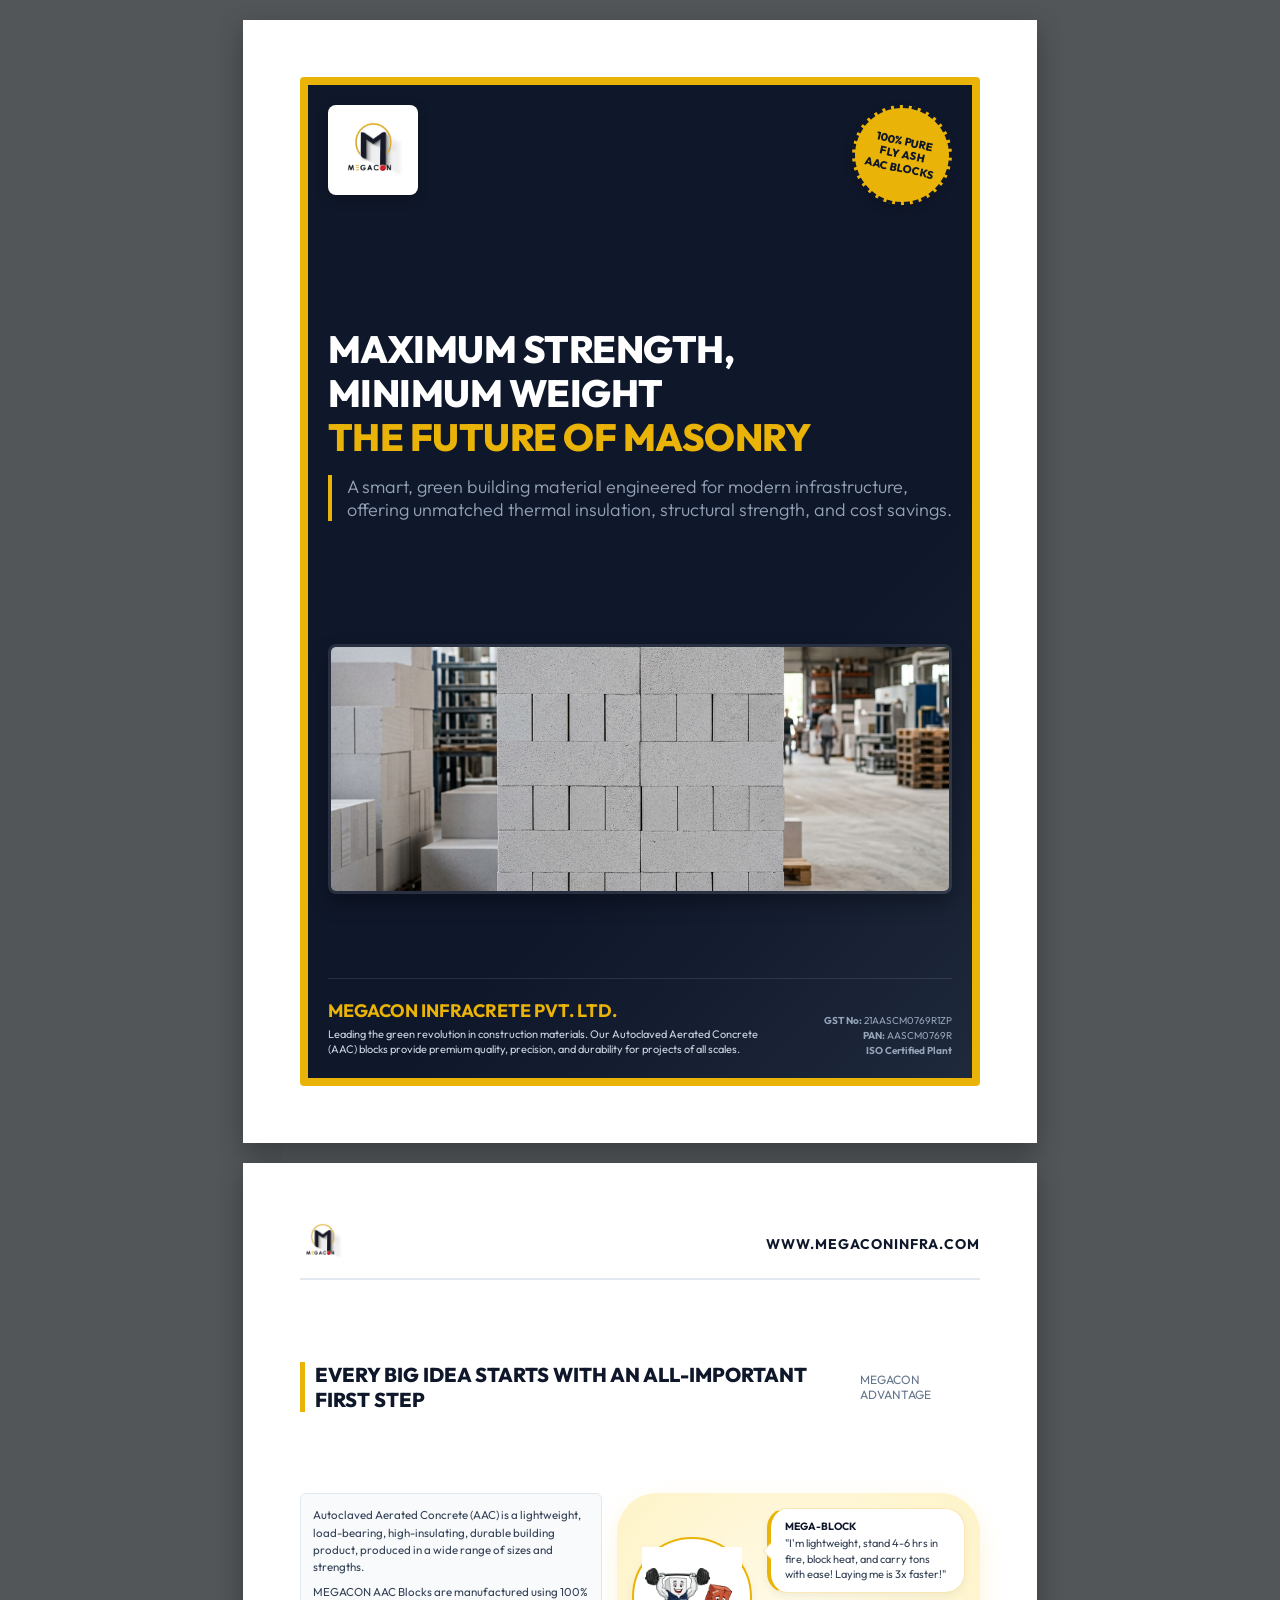
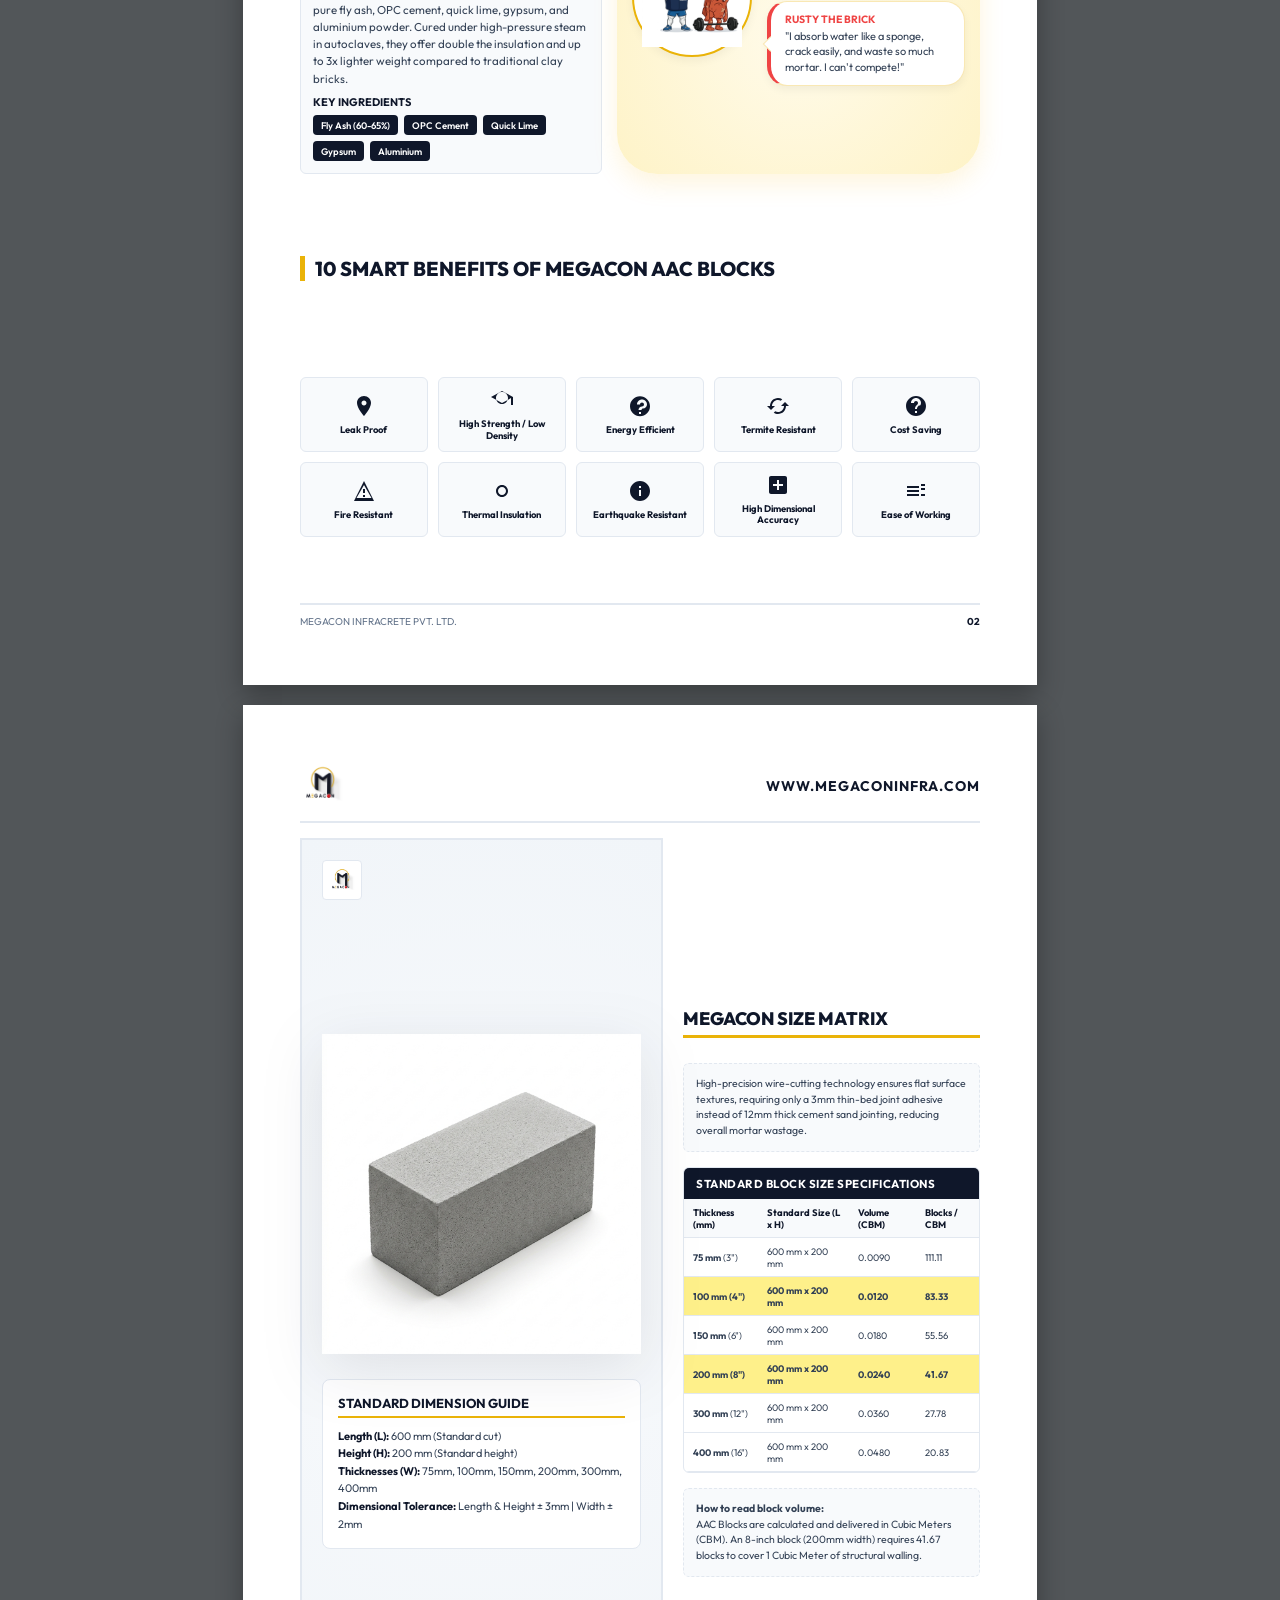
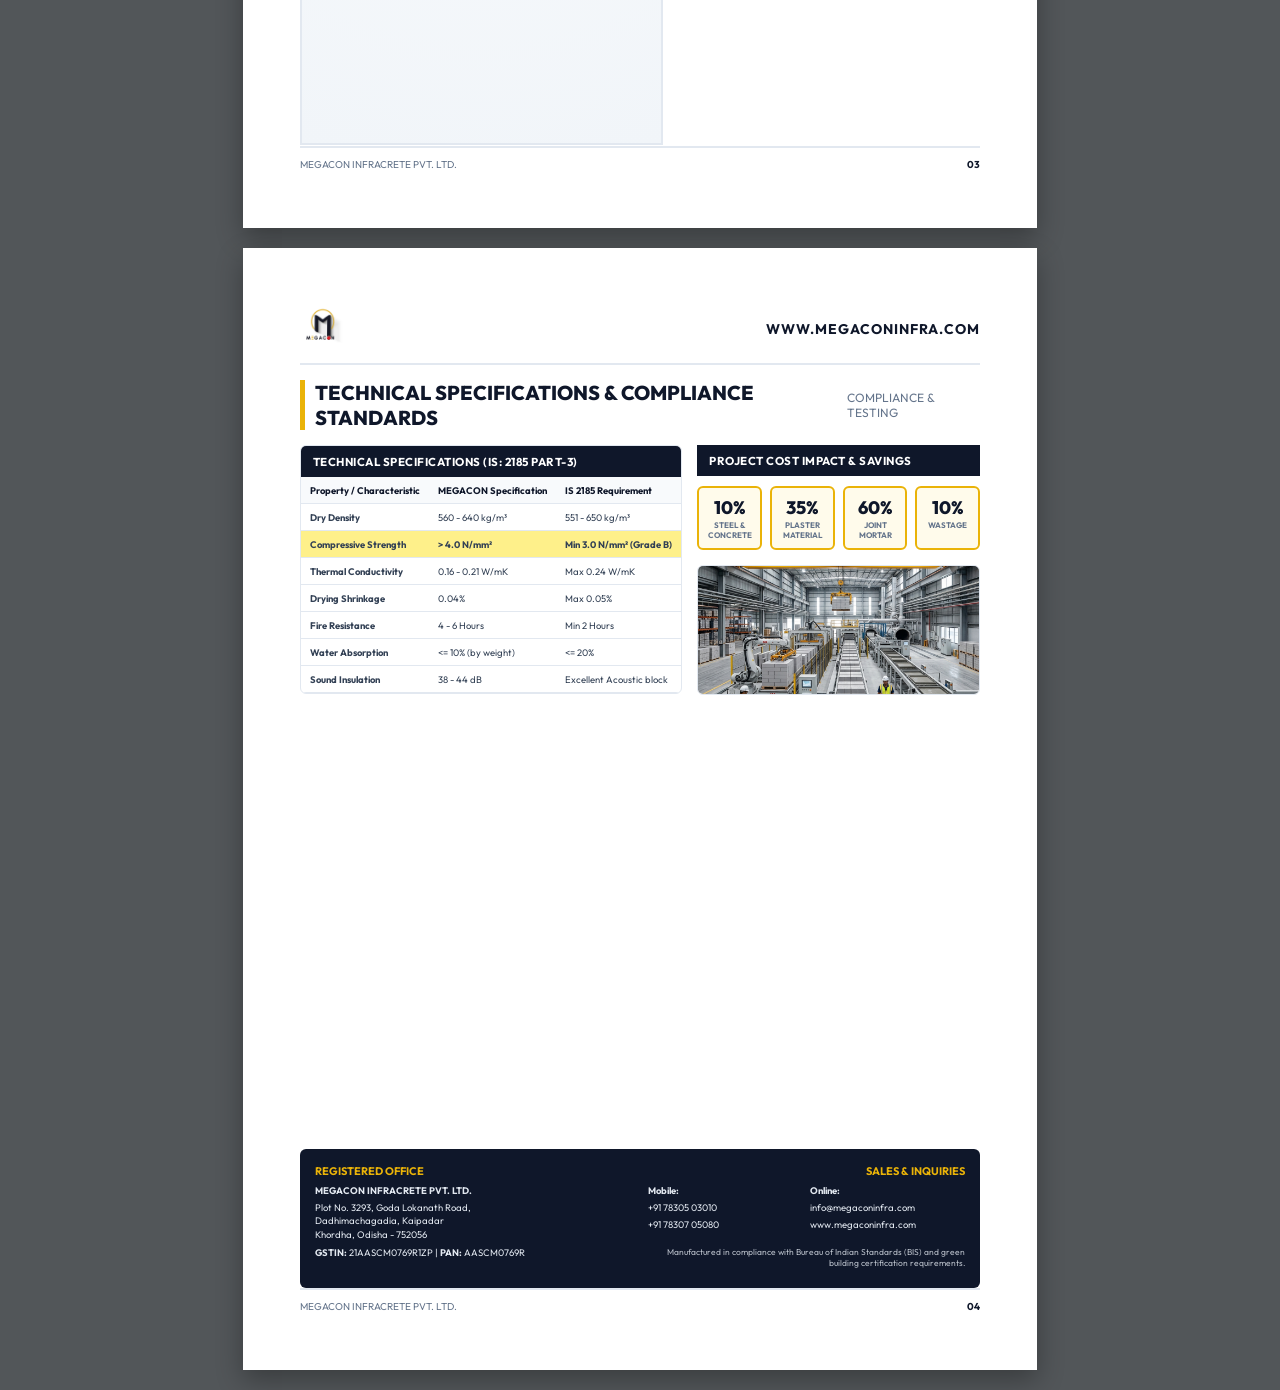
==== brochure/index.html @ a5e3db60 "Initial commit of MEGACON brand website and brochure" ====
<!DOCTYPE html>
<html lang="en">
<head>
  <meta charset="UTF-8">
  <title>MEGACON INFRACRETE - AAC Blocks Brochure</title>
  <link rel="preconnect" href="https://fonts.googleapis.com">
  <link rel="preconnect" href="https://fonts.gstatic.com" crossorigin>
  <link href="https://fonts.googleapis.com/css2?family=Outfit:wght@300;400;600;700;800&display=swap" rel="stylesheet">
  <style>
    :root {
      --primary: #0F172A; /* Deep Navy */
      --secondary: #EAB308; /* Gold / Yellow */
      --accent: #EF4444; /* Red */
      --text: #334155;
      --text-light: #64748B;
      --bg: #FFFFFF;
      --bg-alt: #F8FAFC;
      --border: #E2E8F0;
    }

    * {
      box-sizing: border-box;
      margin: 0;
      padding: 0;
    }

    body {
      font-family: 'Outfit', sans-serif;
      color: var(--text);
      background-color: #525659;
      -webkit-print-color-adjust: exact;
      print-color-adjust: exact;
    }

    .page {
      width: 210mm;
      height: 297mm;
      background: var(--bg);
      margin: 20px auto;
      padding: 15mm;
      position: relative;
      overflow: hidden;
      box-shadow: 0 10px 25px rgba(0,0,0,0.3);
      display: flex;
      flex-direction: column;
      justify-content: space-between;
      page-break-after: always;
    }

    @media print {
      body {
        background: none;
      }
      .page {
        margin: 0;
        box-shadow: none;
        width: 210mm;
        height: 297mm;
        padding: 12mm;
      }
    }

    /* Header & Footer Utilities */
    .brochure-header {
      display: flex;
      justify-content: space-between;
      align-items: center;
      border-bottom: 2px solid var(--border);
      padding-bottom: 10px;
      margin-bottom: 15px;
    }

    .brochure-header .logo-container img {
      height: 45px;
      object-fit: contain;
    }

    .brochure-header .web-tag {
      font-weight: 700;
      color: var(--primary);
      font-size: 14px;
      letter-spacing: 1px;
    }

    .brochure-footer {
      display: flex;
      justify-content: space-between;
      align-items: center;
      border-top: 2px solid var(--border);
      padding-top: 10px;
      font-size: 10px;
      color: var(--text-light);
    }

    .brochure-footer .page-num {
      font-weight: 700;
      color: var(--primary);
    }

    /* Page 1: Cover Page */
    .cover-layout {
      height: 100%;
      display: flex;
      flex-direction: column;
      justify-content: space-between;
      background: linear-gradient(135deg, var(--primary) 65%, #1E293B 100%);
      padding: 20px;
      border: 8px solid var(--secondary);
      border-radius: 4px;
      color: #FFFFFF;
      position: relative;
    }

    .cover-top {
      display: flex;
      justify-content: space-between;
      align-items: flex-start;
    }

    .cover-logo img {
      height: 90px;
      filter: drop-shadow(0 4px 6px rgba(0,0,0,0.2));
      background: white;
      padding: 10px;
      border-radius: 8px;
    }

    .stamp-container {
      background: var(--secondary);
      color: var(--primary);
      width: 100px;
      height: 100px;
      border-radius: 50%;
      display: flex;
      align-items: center;
      justify-content: center;
      text-align: center;
      font-weight: 800;
      font-size: 11px;
      line-height: 1.2;
      border: 3px dashed var(--primary);
      box-shadow: 0 4px 10px rgba(0,0,0,0.15);
      transform: rotate(12deg);
    }

    .cover-middle {
      margin: 40px 0;
    }

    .cover-middle h1 {
      font-size: 38px;
      font-weight: 800;
      line-height: 1.15;
      text-transform: uppercase;
      letter-spacing: -0.5px;
      margin-bottom: 15px;
    }

    .cover-middle h1 span {
      color: var(--secondary);
    }

    .cover-middle p {
      font-size: 18px;
      color: #94A3B8;
      font-weight: 300;
      border-left: 4px solid var(--secondary);
      padding-left: 15px;
    }

    .cover-image-box {
      width: 100%;
      height: 250px;
      border-radius: 8px;
      overflow: hidden;
      border: 3px solid rgba(255,255,255,0.1);
      box-shadow: 0 10px 20px rgba(0,0,0,0.3);
      position: relative;
    }

    .cover-image-box img {
      width: 100%;
      height: 100%;
      object-fit: cover;
    }

    .cover-bottom {
      display: flex;
      justify-content: space-between;
      align-items: flex-end;
      border-top: 1px solid rgba(255,255,255,0.1);
      padding-top: 20px;
    }

    .cover-company-info h3 {
      font-size: 18px;
      color: var(--secondary);
      font-weight: 700;
      margin-bottom: 5px;
    }

    .cover-company-info p {
      font-size: 11px;
      color: #CBD5E1;
      max-width: 450px;
      line-height: 1.4;
    }

    .cover-reg-details {
      text-align: right;
      font-size: 10px;
      color: #94A3B8;
      line-height: 1.5;
    }

    /* Page 2: Advantage, Ingredients & Mascot Dialogue */
    .section-title {
      font-size: 20px;
      font-weight: 800;
      color: var(--primary);
      text-transform: uppercase;
      border-left: 5px solid var(--secondary);
      padding-left: 10px;
      margin-bottom: 15px;
      display: flex;
      justify-content: space-between;
      align-items: center;
    }

    .section-title span {
      font-size: 12px;
      color: var(--text-light);
      font-weight: 400;
    }

    .intro-grid {
      display: grid;
      grid-template-columns: 1fr 1.2fr;
      gap: 15px;
      margin-bottom: 15px;
    }

    .intro-text-block {
      background: var(--bg-alt);
      padding: 12px;
      border-radius: 6px;
      border: 1px solid var(--border);
      display: flex;
      flex-direction: column;
      justify-content: space-between;
    }

    .intro-text-block p {
      font-size: 11.5px;
      line-height: 1.5;
      margin-bottom: 8px;
    }

    .ingredients-box h4 {
      font-size: 11px;
      text-transform: uppercase;
      color: var(--primary);
      margin-bottom: 6px;
      font-weight: 700;
    }

    .ingredients-pills {
      display: flex;
      flex-wrap: wrap;
      gap: 6px;
    }

    .pill {
      background: var(--primary);
      color: white;
      font-size: 9.5px;
      padding: 4px 8px;
      border-radius: 4px;
      font-weight: 600;
    }

    /* Mascot Cloud Dialogue Container */
    .mascot-cloud-container {
      background: radial-gradient(circle, #FFFBEB 0%, #FEF3C7 100%);
      border-radius: 40px; /* Soft cloud shape base */
      padding: 15px;
      display: flex;
      flex-direction: column;
      align-items: center;
      gap: 12px;
      position: relative;
      box-shadow: 0 10px 25px rgba(251, 191, 36, 0.15);
    }

    .mascot-row {
      display: flex;
      align-items: center;
      gap: 15px;
      width: 100%;
    }

    .mascot-img-box {
      width: 120px;
      height: 120px;
      background: white;
      border-radius: 50%;
      padding: 8px;
      display: flex;
      align-items: center;
      justify-content: center;
      box-shadow: 0 4px 10px rgba(0,0,0,0.05);
      border: 2px solid var(--secondary);
    }

    .mascot-img-box img {
      width: 100%;
      height: 100%;
      object-fit: contain;
    }

    .cloud-dialogues {
      flex: 1;
      display: flex;
      flex-direction: column;
      gap: 8px;
    }

    /* Cloud-shaped dialogue bubbles */
    .cloud-bubble {
      padding: 10px 14px;
      border-radius: 20px;
      font-size: 11px;
      line-height: 1.4;
      background: white;
      box-shadow: 0 4px 8px rgba(0,0,0,0.05);
      position: relative;
      border: 1px solid rgba(234, 179, 8, 0.3);
    }

    .cloud-bubble::after {
      content: '';
      position: absolute;
      width: 10px;
      height: 10px;
      background: white;
      border-right: 1px solid rgba(234, 179, 8, 0.3);
      border-bottom: 1px solid rgba(234, 179, 8, 0.3);
    }

    .cloud-bubble.aac {
      border-left: 4px solid var(--secondary);
    }

    .cloud-bubble.aac::after {
      left: -6px;
      top: 50%;
      transform: translateY(-50%) rotate(135deg);
    }

    .cloud-bubble.brick {
      border-left: 4px solid var(--accent);
    }

    .cloud-bubble.brick::after {
      left: -6px;
      top: 50%;
      transform: translateY(-50%) rotate(135deg);
    }

    .cloud-bubble strong {
      display: block;
      margin-bottom: 2px;
      font-size: 10.5px;
      text-transform: uppercase;
    }

    .cloud-bubble.aac strong { color: var(--primary); }
    .cloud-bubble.brick strong { color: var(--accent); }

    /* Features 10 grid */
    .features-badge-grid {
      display: grid;
      grid-template-columns: repeat(5, 1fr);
      gap: 10px;
      margin-top: 15px;
    }

    .feature-badge {
      border: 1px solid var(--border);
      background: var(--bg-alt);
      border-radius: 6px;
      padding: 10px 5px;
      text-align: center;
      display: flex;
      flex-direction: column;
      align-items: center;
      justify-content: center;
    }

    .feature-badge svg {
      width: 24px;
      height: 24px;
      fill: var(--primary);
      margin-bottom: 6px;
    }

    .feature-badge span {
      font-size: 9.5px;
      font-weight: 700;
      color: var(--primary);
      line-height: 1.2;
    }

    /* Page 3: Dimension Guide Page */
    .dimension-page-layout {
      display: grid;
      grid-template-columns: 1.1fr 0.9fr;
      gap: 20px;
      align-items: center;
      height: 100%;
    }

    .visual-block-holder {
      background: radial-gradient(circle, #F8FAFC 0%, #F1F5F9 100%);
      border: 2px solid var(--border);
      border-radius: var(--border-radius);
      padding: 20px;
      display: flex;
      flex-direction: column;
      align-items: center;
      justify-content: center;
      height: 240mm;
      position: relative;
    }

    .transparent-block-img {
      width: 100%;
      max-width: 320px;
      object-fit: contain;
      filter: drop-shadow(0 15px 30px rgba(15, 23, 42, 0.1));
    }

    .dimension-overlay-logo {
      position: absolute;
      top: 20px;
      left: 20px;
      height: 40px;
      background: white;
      padding: 5px;
      border-radius: 4px;
      border: 1px solid var(--border);
    }

    .dimension-labels-container {
      width: 100%;
      margin-top: 25px;
      background: white;
      border-radius: 8px;
      padding: 15px;
      border: 1px solid var(--border);
    }

    .dimension-labels-container h4 {
      font-size: 13px;
      text-transform: uppercase;
      color: var(--primary);
      margin-bottom: 10px;
      border-bottom: 2px solid var(--secondary);
      padding-bottom: 5px;
    }

    .dimension-labels-container ul {
      list-style: none;
      font-size: 11px;
      line-height: 1.6;
    }

    .dimension-labels-container li strong {
      color: var(--primary);
    }

    .dimension-table-holder {
      display: flex;
      flex-direction: column;
      gap: 15px;
    }

    .dimension-title-txt {
      font-size: 18px;
      font-weight: 800;
      color: var(--primary);
      text-transform: uppercase;
      border-bottom: 3px solid var(--secondary);
      padding-bottom: 5px;
      margin-bottom: 10px;
    }

    .table-container {
      background: var(--bg);
      border: 1px solid var(--border);
      border-radius: 6px;
      overflow: hidden;
    }

    .table-header {
      background: var(--primary);
      color: white;
      padding: 8px 12px;
      font-size: 11.5px;
      font-weight: 700;
      text-transform: uppercase;
      letter-spacing: 0.5px;
    }

    .spec-table {
      width: 100%;
      border-collapse: collapse;
      font-size: 9.5px;
    }

    .spec-table th, .spec-table td {
      padding: 7px 9px;
      text-align: left;
      border-bottom: 1px solid var(--border);
    }

    .spec-table th {
      background: var(--bg-alt);
      font-weight: 700;
      color: var(--primary);
    }

    .highlight-row {
      background-color: #FEF08A !important;
      font-weight: 700;
    }

    .precision-block-desc {
      background-color: var(--bg-alt);
      border: 1px dashed var(--border);
      padding: 12px;
      border-radius: 6px;
      font-size: 10.5px;
      line-height: 1.5;
    }

    /* Page 4: Technical Specifications, Savings & Contact Block */
    .page4-grid {
      display: grid;
      grid-template-columns: 1.15fr 0.85fr;
      gap: 15px;
      align-items: start;
    }

    .savings-card-grid {
      display: grid;
      grid-template-columns: repeat(4, 1fr);
      gap: 8px;
      margin-bottom: 15px;
    }

    .savings-card {
      border: 2px solid var(--secondary);
      border-radius: 6px;
      padding: 8px;
      text-align: center;
      background: #FFFBEB;
    }

    .savings-val {
      font-size: 18px;
      font-weight: 800;
      color: var(--primary);
      margin-bottom: 2px;
    }

    .savings-lbl {
      font-size: 8px;
      text-transform: uppercase;
      font-weight: 700;
      color: var(--text-light);
      line-height: 1.2;
    }

    .factory-promo-box {
      width: 100%;
      height: 130px;
      border-radius: 6px;
      overflow: hidden;
      border: 1px solid var(--border);
      margin-bottom: 15px;
    }

    .factory-promo-box img {
      width: 100%;
      height: 100%;
      object-fit: cover;
    }

    .contact-block {
      background: var(--primary);
      color: white;
      border-radius: 6px;
      padding: 15px;
      display: grid;
      grid-template-columns: 1fr 1fr;
      gap: 15px;
      margin-top: auto;
    }

    .contact-col h4 {
      font-size: 11px;
      color: var(--secondary);
      text-transform: uppercase;
      margin-bottom: 6px;
      font-weight: 700;
    }

    .contact-col p {
      font-size: 9.5px;
      line-height: 1.4;
      color: #E2E8F0;
      margin-bottom: 4px;
    }

    .contact-col a {
      color: white;
      text-decoration: none;
    }

    .contact-col.right-col {
      display: flex;
      flex-direction: column;
      justify-content: space-between;
      text-align: right;
    }

    .contact-grid-info {
      display: grid;
      grid-template-columns: repeat(2, 1fr);
      gap: 8px;
      text-align: left;
    }
  </style>
</head>
<body>

  <!-- PAGE 1: COVER PAGE -->
  <div class="page" id="page-1">
    <div class="cover-layout">
      <div class="cover-top">
        <div class="cover-logo">
          <img src="./logo.jpeg" alt="MEGACON Logo">
        </div>
        <div class="stamp-container">
          100% PURE<br>FLY ASH<br>AAC BLOCKS
        </div>
      </div>

      <div class="cover-middle">
        <h1>MAXIMUM STRENGTH, <br>MINIMUM WEIGHT<br><span>THE FUTURE OF MASONRY</span></h1>
        <p>A smart, green building material engineered for modern infrastructure, offering unmatched thermal insulation, structural strength, and cost savings.</p>
      </div>

      <div class="cover-image-box">
        <img src="./block_stack.png" alt="MEGACON High Precision AAC Blocks Stack">
      </div>

      <div class="cover-bottom">
        <div class="cover-company-info">
          <h3>MEGACON INFRACRETE PVT. LTD.</h3>
          <p>Leading the green revolution in construction materials. Our Autoclaved Aerated Concrete (AAC) blocks provide premium quality, precision, and durability for projects of all scales.</p>
        </div>
        <div class="cover-reg-details">
          <strong>GST No:</strong> 21AASCM0769R1ZP<br>
          <strong>PAN:</strong> AASCM0769R<br>
          <strong>ISO Certified Plant</strong>
        </div>
      </div>
    </div>
  </div>

  <!-- PAGE 2: INTRO, FEATURES & MASCOT DIALOGUE -->
  <div class="page" id="page-2">
    <div class="brochure-header">
      <div class="logo-container">
        <img src="./logo.jpeg" alt="MEGACON Logo">
      </div>
      <div class="web-tag">WWW.MEGACONINFRA.COM</div>
    </div>

    <div class="section-title">
      Every Big Idea Starts With An All-Important First Step
      <span>MEGACON ADVANTAGE</span>
    </div>

    <div class="intro-grid">
      <div class="intro-text-block">
        <p>Autoclaved Aerated Concrete (AAC) is a lightweight, load-bearing, high-insulating, durable building product, produced in a wide range of sizes and strengths.</p>
        <p>MEGACON AAC Blocks are manufactured using 100% pure fly ash, OPC cement, quick lime, gypsum, and aluminium powder. Cured under high-pressure steam in autoclaves, they offer double the insulation and up to 3x lighter weight compared to traditional clay bricks.</p>
        
        <div class="ingredients-box">
          <h4>Key Ingredients</h4>
          <div class="ingredients-pills">
            <span class="pill">Fly Ash (60-65%)</span>
            <span class="pill">OPC Cement</span>
            <span class="pill">Quick Lime</span>
            <span class="pill">Gypsum</span>
            <span class="pill">Aluminium</span>
          </div>
        </div>
      </div>

      <!-- Mascot Conversation Cloud Container -->
      <div class="mascot-cloud-container">
        <div class="mascot-row">
          <div class="mascot-img-box">
            <img src="./mascots.png" alt="MEGACON Mascots Comparison">
          </div>
          <div class="cloud-dialogues">
            <div class="cloud-bubble aac">
              <strong>Mega-Block</strong>
              "I'm lightweight, stand 4-6 hrs in fire, block heat, and carry tons with ease! Laying me is 3x faster!"
            </div>
            <div class="cloud-bubble brick">
              <strong>Rusty the Brick</strong>
              "I absorb water like a sponge, crack easily, and waste so much mortar. I can't compete!"
            </div>
          </div>
        </div>
      </div>
    </div>

    <div class="section-title">
      10 Smart Benefits of MEGACON AAC Blocks
    </div>

    <!-- 10 Feature Badges -->
    <div class="features-badge-grid">
      <div class="feature-badge">
        <svg viewBox="0 0 24 24"><path d="M12 2C8.13 2 5 5.13 5 9c0 5.25 7 13 7 13s7-7.75 7-13c0-3.87-3.13-7-7-7zm0 9.5c-1.38 0-2.5-1.12-2.5-2.5s1.12-2.5 2.5-2.5 2.5 1.12 2.5 2.5-1.12 2.5-2.5 2.5z"/></svg>
        <span>Leak Proof</span>
      </div>
      <div class="feature-badge">
        <svg viewBox="0 0 24 24"><path d="M12 3L1 9l11 6 9-4.91V17h2V9L12 3zm0 13c-3.31 0-6-2.69-6-6s2.69-6 6-6 6 2.69 6 6-2.69 6-6 6z"/></svg>
        <span>High Strength / Low Density</span>
      </div>
      <div class="feature-badge">
        <svg viewBox="0 0 24 24"><path d="M12 2.2C6.5 2.2 2 6.7 2 12.2s4.5 10 10 10 10-4.5 10-10S17.5 2.2 12 2.2zm1 17.8h-2v-2h2v2zm2-5.5c-.8 0-1.5.7-1.5 1.5h-3c0-1.9 1.6-3.5 3.5-3.5 1.1 0 2-.9 2-2s-.9-2-2-2-2 .9-2 2h-3c0-2.8 2.2-5 5-5s5 2.2 5 5c0 2.2-1.8 4-4 4z"/></svg>
        <span>Energy Efficient</span>
      </div>
      <div class="feature-badge">
        <svg viewBox="0 0 24 24"><path d="M19 8l-4 4h3c0 3.31-2.69 6-6 6-1.01 0-1.97-.25-2.8-.7l-1.46 1.46C8.97 19.54 10.43 20 12 20c4.42 0 8-3.58 8-8h3l-4-4zM6 12c0-3.31 2.69-6 6-6 1.01 0 1.97.25 2.8.7l1.46-1.46C15.03 4.46 13.57 4 12 4c-4.42 0-8 3.58-8 8H1l4 4 4-4H6z"/></svg>
        <span>Termite Resistant</span>
      </div>
      <div class="feature-badge">
        <svg viewBox="0 0 24 24"><path d="M12 2C6.48 2 2 6.48 2 12s4.48 10 10 10 10-4.48 10-10S17.52 2 12 2zm1 17h-2v-2h2v2zm2.07-7.75l-.9.92C13.45 12.9 13 13.5 13 15h-2v-.5c0-1.1.45-2.1 1.17-2.83l1.24-1.26c.37-.36.59-.86.59-1.41 0-1.1-.9-2-2-2s-2 .9-2 2H7c0-2.76 2.24-5 5-5s5 2.24 5 5c0 1.04-.42 1.99-1.07 2.75z"/></svg>
        <span>Cost Saving</span>
      </div>
      <div class="feature-badge">
        <svg viewBox="0 0 24 24"><path d="M12 2L2 22h20L12 2zm0 3.99L19.53 19H4.47L12 5.99zM13 16h-2v2h2v-2zm0-6h-2v4h2v-4z"/></svg>
        <span>Fire Resistant</span>
      </div>
      <div class="feature-badge">
        <svg viewBox="0 0 24 24"><path d="M12 6c-3.31 0-6 2.69-6 6s2.69 6 6 6 6-2.69 6-6-2.69-6-6-6zm0 10c-2.21 0-4-1.79-4-4s1.79-4 4-4 4 1.79 4 4-1.79 4-4 4z"/></svg>
        <span>Thermal Insulation</span>
      </div>
      <div class="feature-badge">
        <svg viewBox="0 0 24 24"><path d="M12 2C6.48 2 2 6.48 2 12s4.48 10 10 10 10-4.48 10-10S17.52 2 12 2zm1 15h-2v-6h2v6zm0-8h-2V7h2v2z"/></svg>
        <span>Earthquake Resistant</span>
      </div>
      <div class="feature-badge">
        <svg viewBox="0 0 24 24"><path d="M19 3H5c-1.1 0-2 .9-2 2v14c0 1.1.9 2 2 2h14c1.1 0 2-.9 2-2V5c0-1.1-.9-2-2-2zm-2 10h-4v4h-2v-4H7v-2h4V7h2v4h4v2z"/></svg>
        <span>High Dimensional Accuracy</span>
      </div>
      <div class="feature-badge">
        <svg viewBox="0 0 24 24"><path d="M3 13h12v-2H3v2zm0 4h12v-2H3v2zm0-8h12V7H3v2zm14 2h4v-2h-4v2zm0 6h4v-2h-4v2zm0-12v2h4V5h-4z"/></svg>
        <span>Ease of Working</span>
      </div>
    </div>

    <div class="brochure-footer">
      <div>MEGACON INFRACRETE PVT. LTD.</div>
      <div class="page-num">02</div>
    </div>
  </div>

  <!-- PAGE 3: DEDICATED DIMENSION BLOCK PAGE -->
  <div class="page" id="page-3">
    <div class="brochure-header">
      <div class="logo-container">
        <img src="./logo.jpeg" alt="MEGACON Logo">
      </div>
      <div class="web-tag">WWW.MEGACONINFRA.COM</div>
    </div>

    <div class="dimension-page-layout">
      <!-- Left Column: Visual isolated block with dimensions labels -->
      <div class="visual-block-holder">
        <img src="./logo.jpeg" alt="MEGACON Brand" class="dimension-overlay-logo">
        <img src="./isolated_block.png" alt="MEGACON AAC Block Isolated" class="transparent-block-img">
        
        <div class="dimension-labels-container">
          <h4>Standard Dimension Guide</h4>
          <ul>
            <li><strong>Length (L):</strong> 600 mm (Standard cut)</li>
            <li><strong>Height (H):</strong> 200 mm (Standard height)</li>
            <li><strong>Thicknesses (W):</strong> 75mm, 100mm, 150mm, 200mm, 300mm, 400mm</li>
            <li><strong>Dimensional Tolerance:</strong> Length & Height &plusmn; 3mm | Width &plusmn; 2mm</li>
          </ul>
        </div>
      </div>

      <!-- Right Column: Dimensions Table & Explanatory details -->
      <div class="dimension-table-holder">
        <div class="dimension-title-txt">MEGACON Size Matrix</div>
        <p class="precision-block-desc">
          High-precision wire-cutting technology ensures flat surface textures, requiring only a 3mm thin-bed joint adhesive instead of 12mm thick cement sand jointing, reducing overall mortar wastage.
        </p>

        <div class="table-container">
          <div class="table-header">Standard Block Size Specifications</div>
          <table class="spec-table">
            <thead>
              <tr>
                <th>Thickness (mm)</th>
                <th>Standard Size (L x H)</th>
                <th>Volume (CBM)</th>
                <th>Blocks / CBM</th>
              </tr>
            </thead>
            <tbody>
              <tr>
                <td><strong>75 mm</strong> (3")</td>
                <td>600 mm x 200 mm</td>
                <td>0.0090</td>
                <td>111.11</td>
              </tr>
              <tr class="highlight-row">
                <td><strong>100 mm</strong> (4")</td>
                <td>600 mm x 200 mm</td>
                <td>0.0120</td>
                <td>83.33</td>
              </tr>
              <tr>
                <td><strong>150 mm</strong> (6")</td>
                <td>600 mm x 200 mm</td>
                <td>0.0180</td>
                <td>55.56</td>
              </tr>
              <tr class="highlight-row">
                <td><strong>200 mm</strong> (8")</td>
                <td>600 mm x 200 mm</td>
                <td>0.0240</td>
                <td>41.67</td>
              </tr>
              <tr>
                <td><strong>300 mm</strong> (12")</td>
                <td>600 mm x 200 mm</td>
                <td>0.0360</td>
                <td>27.78</td>
              </tr>
              <tr>
                <td><strong>400 mm</strong> (16")</td>
                <td>600 mm x 200 mm</td>
                <td>0.0480</td>
                <td>20.83</td>
              </tr>
            </tbody>
          </table>
        </div>

        <div class="precision-block-desc">
          <strong>How to read block volume:</strong><br>
          AAC Blocks are calculated and delivered in Cubic Meters (CBM). An 8-inch block (200mm width) requires 41.67 blocks to cover 1 Cubic Meter of structural walling.
        </div>
      </div>
    </div>

    <div class="brochure-footer">
      <div>MEGACON INFRACRETE PVT. LTD.</div>
      <div class="page-num">03</div>
    </div>
  </div>

  <!-- PAGE 4: TECHNICAL SPECIFICATIONS, SAVINGS & CONTACTS -->
  <div class="page" id="page-4">
    <div class="brochure-header">
      <div class="logo-container">
        <img src="./logo.jpeg" alt="MEGACON Logo">
      </div>
      <div class="web-tag">WWW.MEGACONINFRA.COM</div>
    </div>

    <div class="section-title">
      Technical Specifications & Compliance Standards
      <span>COMPLIANCE & TESTING</span>
    </div>

    <div class="page4-grid">
      <!-- Specs Table -->
      <div class="table-container">
        <div class="table-header">Technical Specifications (IS: 2185 Part-3)</div>
        <table class="spec-table">
          <thead>
            <tr>
              <th>Property / Characteristic</th>
              <th>MEGACON Specification</th>
              <th>IS 2185 Requirement</th>
            </tr>
          </thead>
          <tbody>
            <tr>
              <td><strong>Dry Density</strong></td>
              <td>560 - 640 kg/m³</td>
              <td>551 - 650 kg/m³</td>
            </tr>
            <tr class="highlight-row">
              <td><strong>Compressive Strength</strong></td>
              <td>&gt; 4.0 N/mm²</td>
              <td>Min 3.0 N/mm² (Grade B)</td>
            </tr>
            <tr>
              <td><strong>Thermal Conductivity</strong></td>
              <td>0.16 - 0.21 W/mK</td>
              <td>Max 0.24 W/mK</td>
            </tr>
            <tr>
              <td><strong>Drying Shrinkage</strong></td>
              <td>0.04%</td>
              <td>Max 0.05%</td>
            </tr>
            <tr>
              <td><strong>Fire Resistance</strong></td>
              <td>4 - 6 Hours</td>
              <td>Min 2 Hours</td>
            </tr>
            <tr>
              <td><strong>Water Absorption</strong></td>
              <td>&lt;= 10% (by weight)</td>
              <td>&lt;= 20%</td>
            </tr>
            <tr>
              <td><strong>Sound Insulation</strong></td>
              <td>38 - 44 dB</td>
              <td>Excellent Acoustic block</td>
            </tr>
          </tbody>
        </table>
      </div>

      <!-- Savings & Factory Combo -->
      <div>
        <div class="table-header" style="margin-bottom: 10px;">Project Cost Impact & Savings</div>
        <div class="savings-card-grid">
          <div class="savings-card">
            <div class="savings-val">10%</div>
            <div class="savings-lbl">Steel & Concrete</div>
          </div>
          <div class="savings-card">
            <div class="savings-val">35%</div>
            <div class="savings-lbl">Plaster Material</div>
          </div>
          <div class="savings-card">
            <div class="savings-val">60%</div>
            <div class="savings-lbl">Joint Mortar</div>
          </div>
          <div class="savings-card">
            <div class="savings-val">10%</div>
            <div class="savings-lbl">Wastage</div>
          </div>
        </div>

        <div class="factory-promo-box">
          <img src="./factory.png" alt="MEGACON High-Pressure Steam Autoclaves">
        </div>
      </div>
    </div>

    <!-- Contact Block Footer -->
    <div class="contact-block">
      <div class="contact-col">
        <h4>Registered Office</h4>
        <p><strong>MEGACON INFRACRETE PVT. LTD.</strong></p>
        <p>Plot No. 3293, Goda Lokanath Road,<br>Dadhimachagadia, Kaipadar<br>Khordha, Odisha - 752056</p>
        <p style="margin-top: 5px;"><strong>GSTIN:</strong> 21AASCM0769R1ZP | <strong>PAN:</strong> AASCM0769R</p>
      </div>
      <div class="contact-col right-col">
        <div>
          <h4>Sales & Inquiries</h4>
          <div class="contact-grid-info">
            <div>
              <p><strong>Mobile:</strong></p>
              <p>+91 78305 03010</p>
              <p>+91 78307 05080</p>
            </div>
            <div>
              <p><strong>Online:</strong></p>
              <p>info@megaconinfra.com</p>
              <p>www.megaconinfra.com</p>
            </div>
          </div>
        </div>
        <p style="font-size: 8.5px; opacity: 0.8; margin-top: 10px;">Manufactured in compliance with Bureau of Indian Standards (BIS) and green building certification requirements.</p>
      </div>
    </div>

    <div class="brochure-footer">
      <div>MEGACON INFRACRETE PVT. LTD.</div>
      <div class="page-num">04</div>
    </div>
  </div>

</body>
</html>
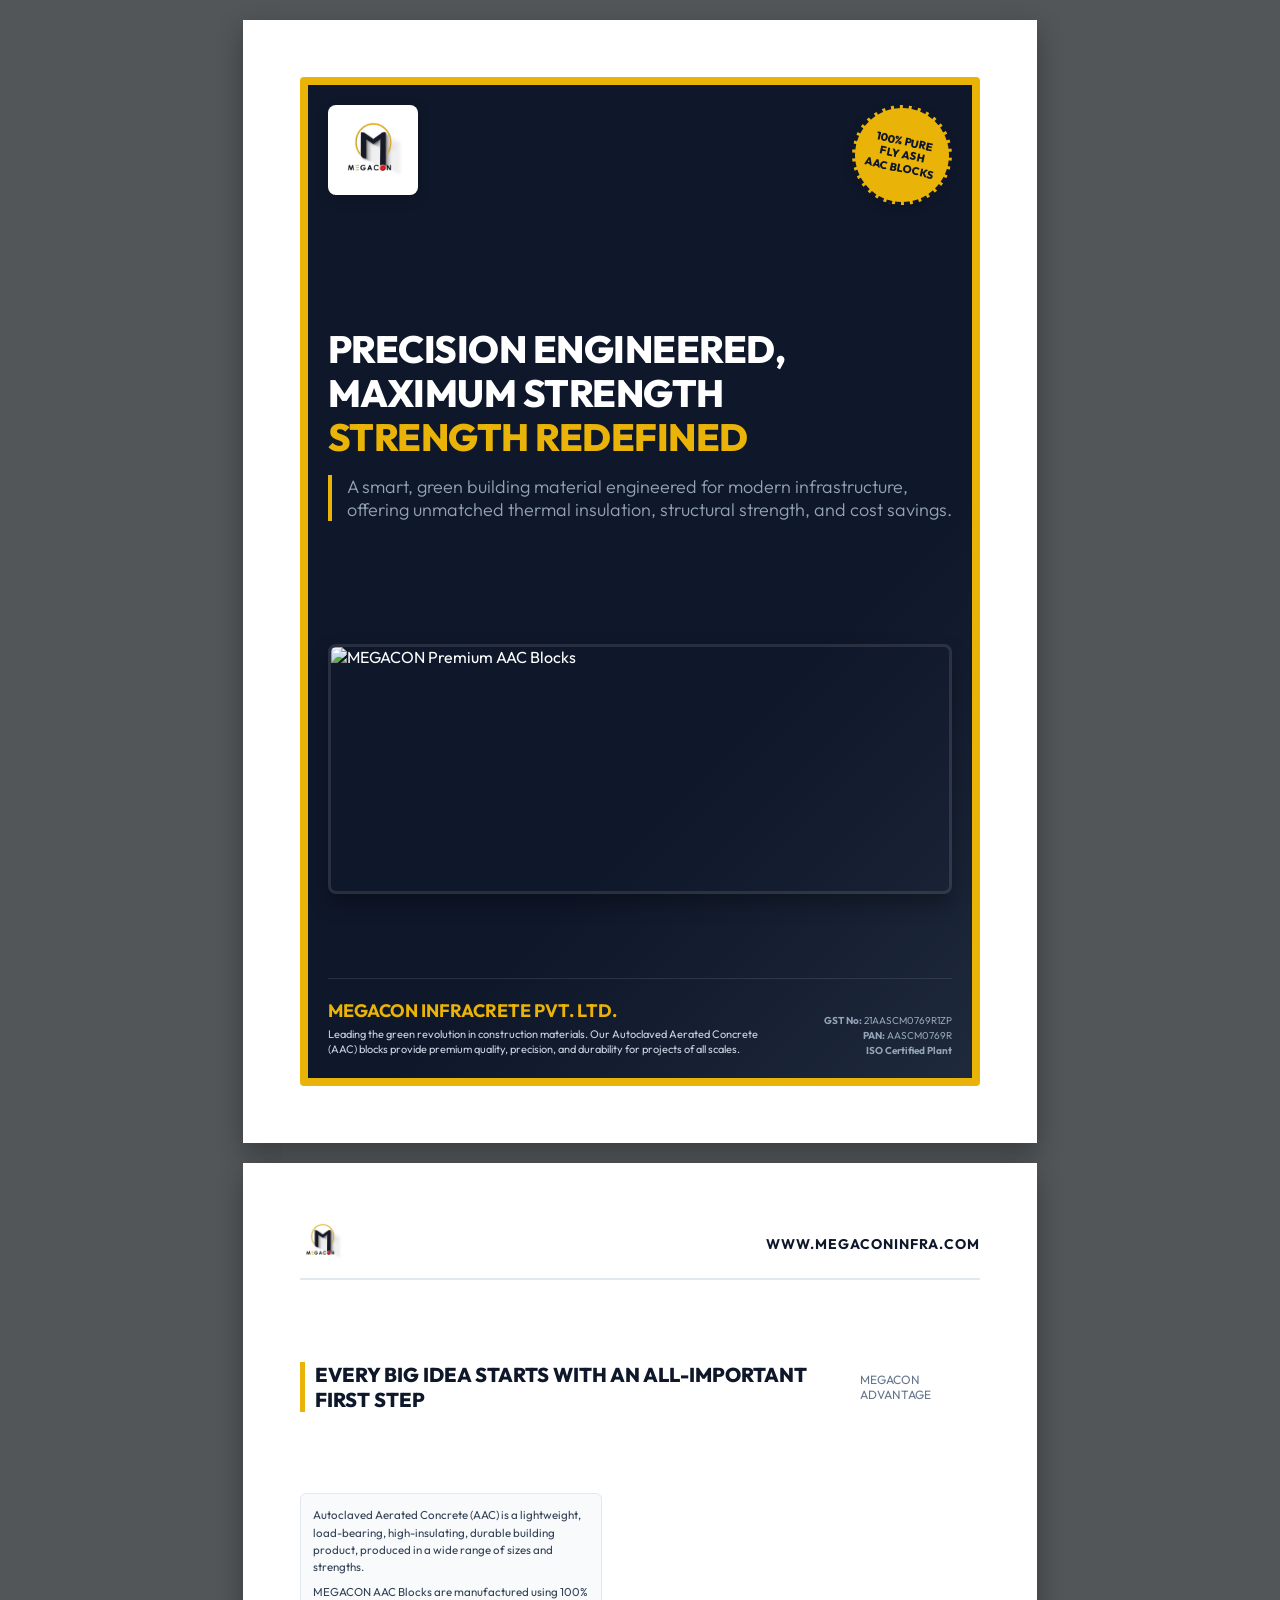
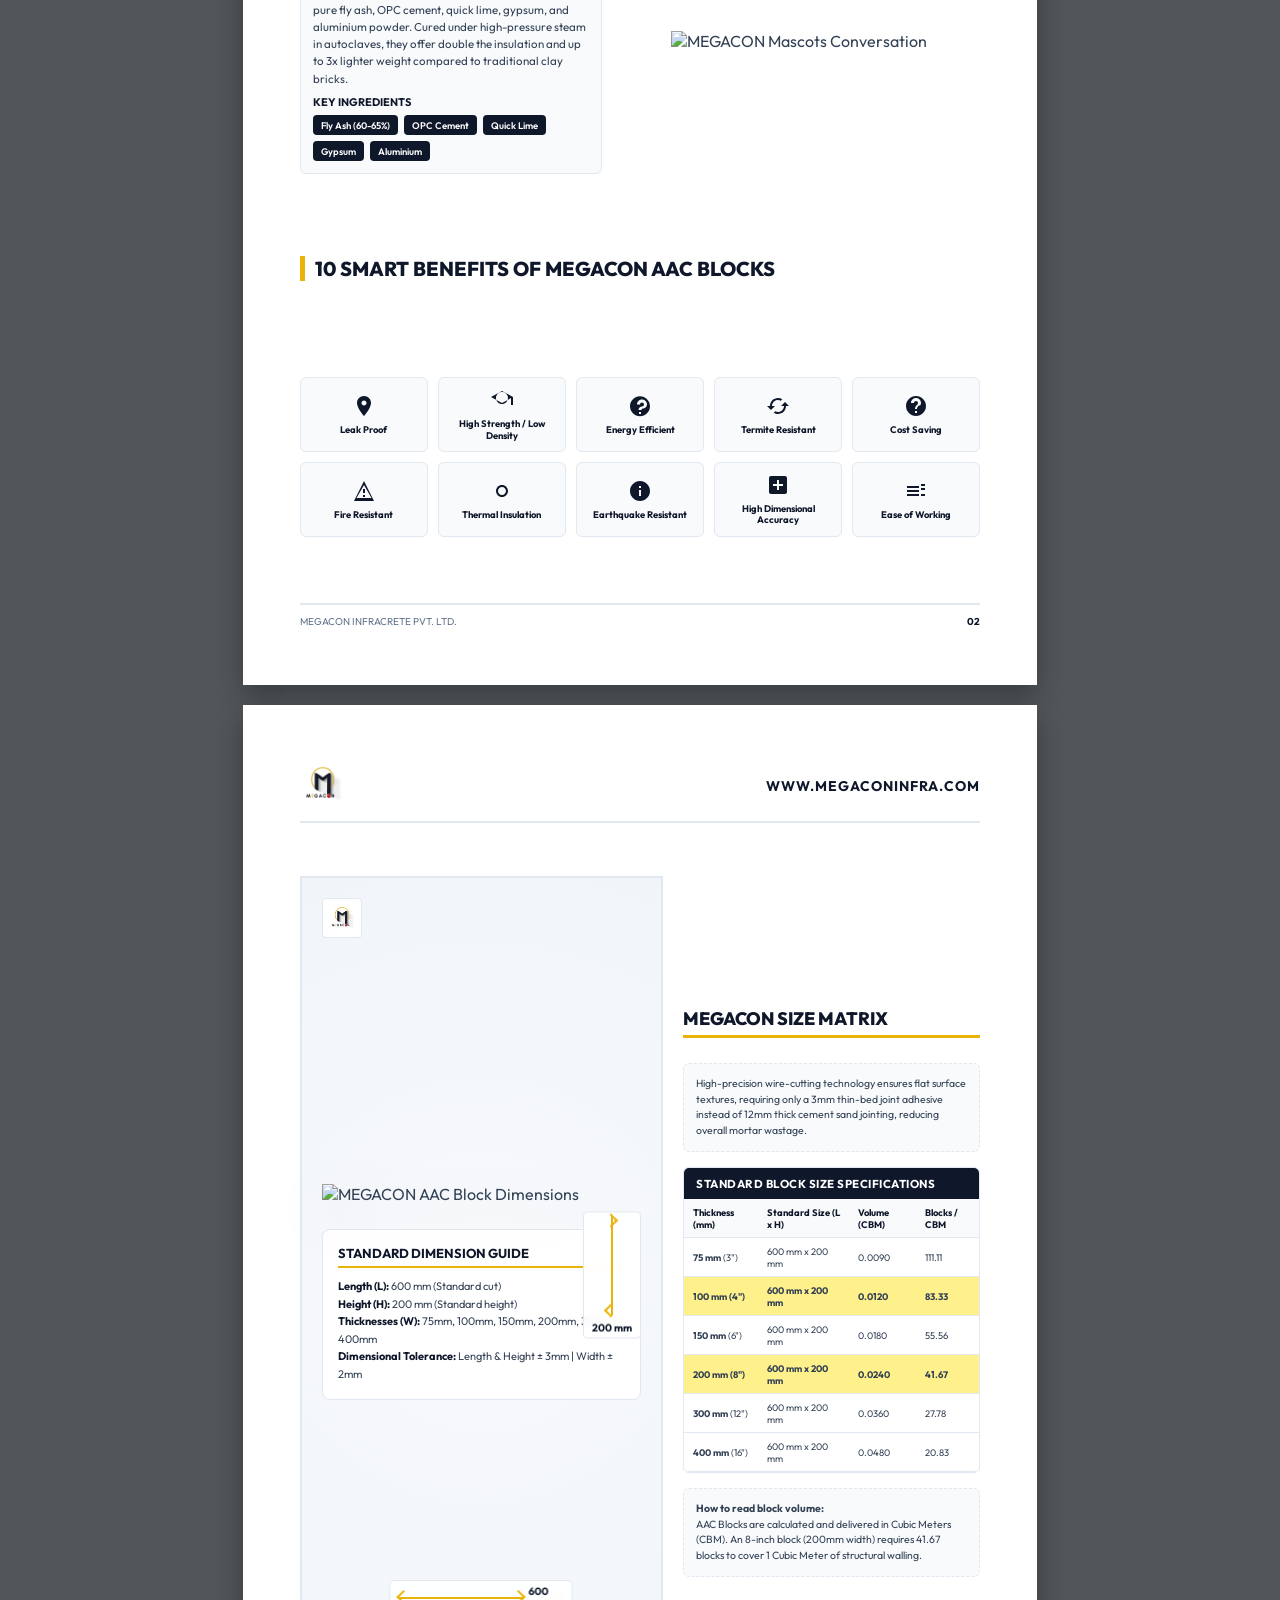
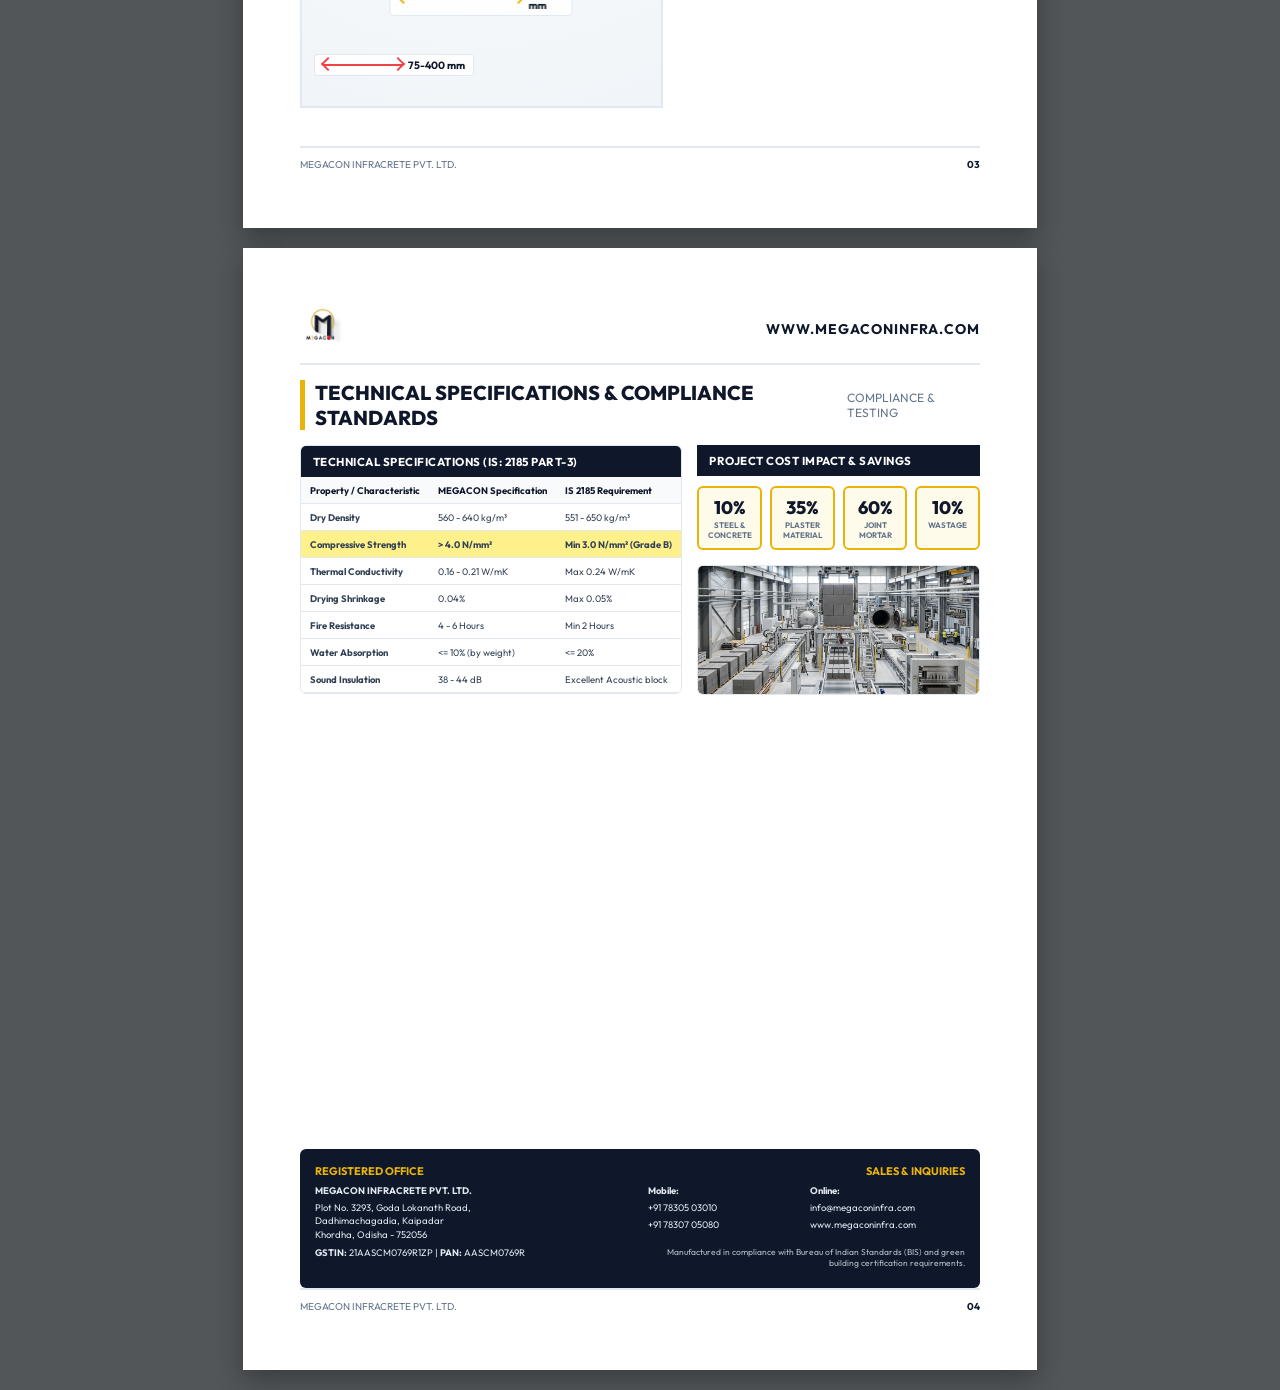
==== commit 6e1db7cc: "Update mascot section to use image only" ====
--- a/brochure/index.html
+++ b/brochure/index.html
@@ -168,6 +168,32 @@
       padding-left: 15px;
     }
 
+    .cover-float-block {
+      position: absolute;
+      right: -10px;
+      top: 35%;
+      width: 140px;
+      opacity: 0.12;
+      transform: rotate(18deg);
+      pointer-events: none;
+      z-index: 1;
+    }
+    .cover-float-block-small {
+      position: absolute;
+      left: -25px;
+      bottom: 90px;
+      width: 90px;
+      opacity: 0.08;
+      transform: rotate(-25deg);
+      pointer-events: none;
+      z-index: 1;
+    }
+    .float-block-img {
+      width: 100%;
+      height: auto;
+      object-fit: contain;
+    }
+
     .cover-image-box {
       width: 100%;
       height: 250px;
@@ -176,6 +202,7 @@
       border: 3px solid rgba(255,255,255,0.1);
       box-shadow: 0 10px 20px rgba(0,0,0,0.3);
       position: relative;
+      z-index: 2;
     }
 
     .cover-image-box img {
@@ -281,15 +308,16 @@
 
     /* Mascot Cloud Dialogue Container */
     .mascot-cloud-container {
-      background: radial-gradient(circle, #FFFBEB 0%, #FEF3C7 100%);
-      border-radius: 40px; /* Soft cloud shape base */
-      padding: 15px;
+      background: radial-gradient(circle at 30% 40%, #FFFBEB 0%, #FEF3C7 100%);
+      border-radius: 60px 60px 60px 20px;
+      padding: 20px;
       display: flex;
       flex-direction: column;
       align-items: center;
       gap: 12px;
       position: relative;
-      box-shadow: 0 10px 25px rgba(251, 191, 36, 0.15);
+      box-shadow: 0 15px 35px rgba(251, 191, 36, 0.15);
+      border: 1px solid rgba(234, 179, 8, 0.15);
     }
 
     .mascot-row {
@@ -327,55 +355,47 @@
 
     /* Cloud-shaped dialogue bubbles */
     .cloud-bubble {
-      padding: 10px 14px;
-      border-radius: 20px;
+      background: white;
+      border-radius: 24px;
+      padding: 14px 18px;
       font-size: 11px;
-      line-height: 1.4;
+      line-height: 1.5;
+      box-shadow: 0 6px 20px rgba(0,0,0,0.06);
+      position: relative;
+      border: 1px solid rgba(234, 179, 8, 0.2);
+      margin-bottom: 8px;
+      transition: transform 0.2s;
+    }
+    .cloud-bubble:hover {
+      transform: scale(1.01);
+    }
+
+    .left-cloud {
+      border-left: 4px solid var(--secondary);
+    }
+    .right-cloud {
+      border-left: 4px solid var(--accent);
+      margin-left: 20px;
+    }
+
+    .cloud-tail {
+      position: absolute;
+      width: 14px;
+      height: 14px;
       background: white;
-      box-shadow: 0 4px 8px rgba(0,0,0,0.05);
-      position: relative;
-      border: 1px solid rgba(234, 179, 8, 0.3);
-    }
-
-    .cloud-bubble::after {
-      content: '';
-      position: absolute;
-      width: 10px;
-      height: 10px;
-      background: white;
-      border-right: 1px solid rgba(234, 179, 8, 0.3);
-      border-bottom: 1px solid rgba(234, 179, 8, 0.3);
-    }
-
-    .cloud-bubble.aac {
-      border-left: 4px solid var(--secondary);
-    }
-
-    .cloud-bubble.aac::after {
-      left: -6px;
+      border-left: 1px solid rgba(234, 179, 8, 0.2);
+      border-bottom: 1px solid rgba(234, 179, 8, 0.2);
+      left: -8px;
       top: 50%;
-      transform: translateY(-50%) rotate(135deg);
-    }
-
-    .cloud-bubble.brick {
-      border-left: 4px solid var(--accent);
-    }
-
-    .cloud-bubble.brick::after {
-      left: -6px;
-      top: 50%;
-      transform: translateY(-50%) rotate(135deg);
+      transform: translateY(-50%) rotate(45deg);
     }
 
     .cloud-bubble strong {
       display: block;
-      margin-bottom: 2px;
+      margin-bottom: 4px;
       font-size: 10.5px;
       text-transform: uppercase;
     }
-
-    .cloud-bubble.aac strong { color: var(--primary); }
-    .cloud-bubble.brick strong { color: var(--accent); }
 
     /* Features 10 grid */
     .features-badge-grid {
@@ -429,7 +449,7 @@
       flex-direction: column;
       align-items: center;
       justify-content: center;
-      height: 240mm;
+      height: 220mm;
       position: relative;
     }
 
@@ -449,7 +469,93 @@
       padding: 5px;
       border-radius: 4px;
       border: 1px solid var(--border);
-    }
+      z-index: 3;
+    }
+
+    .dimension-callout {
+      position: absolute;
+      font-size: 10.5px;
+      font-weight: 700;
+      color: var(--primary);
+      display: flex;
+      align-items: center;
+      gap: 5px;
+      z-index: 3;
+      background: rgba(255,255,255,0.9);
+      backdrop-filter: blur(4px);
+      padding: 3px 8px;
+      border-radius: 4px;
+      border: 1px solid var(--border);
+    }
+    .callout-length {
+      bottom: 90px;
+      left: 50%;
+      transform: translateX(-50%);
+    }
+    .callout-length .callout-line {
+      width: 140px;
+      height: 2px;
+      background: var(--secondary);
+      position: relative;
+    }
+    .callout-length .callout-line::before,
+    .callout-length .callout-line::after {
+      content: '';
+      position: absolute;
+      width: 8px;
+      height: 8px;
+      border-top: 2px solid var(--secondary);
+      border-left: 2px solid var(--secondary);
+      top: -5px;
+    }
+    .callout-length .callout-line::before { left: 0; transform: rotate(-45deg); }
+    .callout-length .callout-line::after { right: 0; transform: rotate(135deg); }
+    .callout-height {
+      top: 48%;
+      right: 20px;
+      transform: translateY(-50%);
+      flex-direction: column;
+    }
+    .callout-height .callout-line {
+      width: 2px;
+      height: 100px;
+      background: var(--secondary);
+      position: relative;
+    }
+    .callout-height .callout-line::before,
+    .callout-height .callout-line::after {
+      content: '';
+      position: absolute;
+      width: 8px;
+      height: 8px;
+      border-right: 2px solid var(--secondary);
+      border-bottom: 2px solid var(--secondary);
+      left: -5px;
+    }
+    .callout-height .callout-line::before { top: 0; transform: rotate(-45deg); }
+    .callout-height .callout-line::after { bottom: 0; transform: rotate(135deg); }
+    .callout-width {
+      bottom: 30px;
+      left: 12px;
+    }
+    .callout-width .callout-line {
+      width: 80px;
+      height: 2px;
+      background: var(--accent);
+      position: relative;
+    }
+    .callout-width .callout-line::before,
+    .callout-width .callout-line::after {
+      content: '';
+      position: absolute;
+      width: 8px;
+      height: 8px;
+      border-top: 2px solid var(--accent);
+      border-left: 2px solid var(--accent);
+      top: -5px;
+    }
+    .callout-width .callout-line::before { left: 0; transform: rotate(-45deg); }
+    .callout-width .callout-line::after { right: 0; transform: rotate(135deg); }
 
     .dimension-labels-container {
       width: 100%;
@@ -658,12 +764,19 @@
       </div>
 
       <div class="cover-middle">
-        <h1>MAXIMUM STRENGTH, <br>MINIMUM WEIGHT<br><span>THE FUTURE OF MASONRY</span></h1>
+        <h1>PRECISION ENGINEERED, <br>MAXIMUM STRENGTH<br><span>STRENGTH REDEFINED</span></h1>
         <p>A smart, green building material engineered for modern infrastructure, offering unmatched thermal insulation, structural strength, and cost savings.</p>
       </div>
 
       <div class="cover-image-box">
-        <img src="./block_stack.png" alt="MEGACON High Precision AAC Blocks Stack">
+        <img src="./hero_blocks_premium.png" alt="MEGACON Premium AAC Blocks">
+      </div>
+
+      <div class="cover-float-block">
+        <img src="./aac_block_transparent.png" alt="" class="float-block-img">
+      </div>
+      <div class="cover-float-block-small">
+        <img src="./aac_block_transparent.png" alt="" class="float-block-img">
       </div>
 
       <div class="cover-bottom">
@@ -711,23 +824,9 @@
         </div>
       </div>
 
-      <!-- Mascot Conversation Cloud Container -->
-      <div class="mascot-cloud-container">
-        <div class="mascot-row">
-          <div class="mascot-img-box">
-            <img src="./mascots.png" alt="MEGACON Mascots Comparison">
-          </div>
-          <div class="cloud-dialogues">
-            <div class="cloud-bubble aac">
-              <strong>Mega-Block</strong>
-              "I'm lightweight, stand 4-6 hrs in fire, block heat, and carry tons with ease! Laying me is 3x faster!"
-            </div>
-            <div class="cloud-bubble brick">
-              <strong>Rusty the Brick</strong>
-              "I absorb water like a sponge, crack easily, and waste so much mortar. I can't compete!"
-            </div>
-          </div>
-        </div>
+      <!-- Mascot Conversation Image Only -->
+      <div class="mascot-image-only-container" style="display: flex; justify-content: center; align-items: center; width: 100%; margin-top: 15px;">
+        <img src="./mascot_conversation.png" alt="MEGACON Mascots Conversation" style="max-width: 100%; max-height: 250px; object-fit: contain;">
       </div>
     </div>
 
@@ -798,8 +897,21 @@
       <!-- Left Column: Visual isolated block with dimensions labels -->
       <div class="visual-block-holder">
         <img src="./logo.jpeg" alt="MEGACON Brand" class="dimension-overlay-logo">
-        <img src="./isolated_block.png" alt="MEGACON AAC Block Isolated" class="transparent-block-img">
+        <img src="./aac_block_transparent.png" alt="MEGACON AAC Block Dimensions" class="transparent-block-img">
         
+        <div class="dimension-callout callout-length">
+          <span class="callout-line"></span>
+          <span class="callout-label">600 mm</span>
+        </div>
+        <div class="dimension-callout callout-height">
+          <span class="callout-line"></span>
+          <span class="callout-label">200 mm</span>
+        </div>
+        <div class="dimension-callout callout-width">
+          <span class="callout-line"></span>
+          <span class="callout-label">75-400 mm</span>
+        </div>
+
         <div class="dimension-labels-container">
           <h4>Standard Dimension Guide</h4>
           <ul>
@@ -972,7 +1084,7 @@
         </div>
 
         <div class="factory-promo-box">
-          <img src="./factory.png" alt="MEGACON High-Pressure Steam Autoclaves">
+          <img src="./factory_interior.png" alt="MEGACON AAC Block Manufacturing Autoclave">
         </div>
       </div>
     </div>
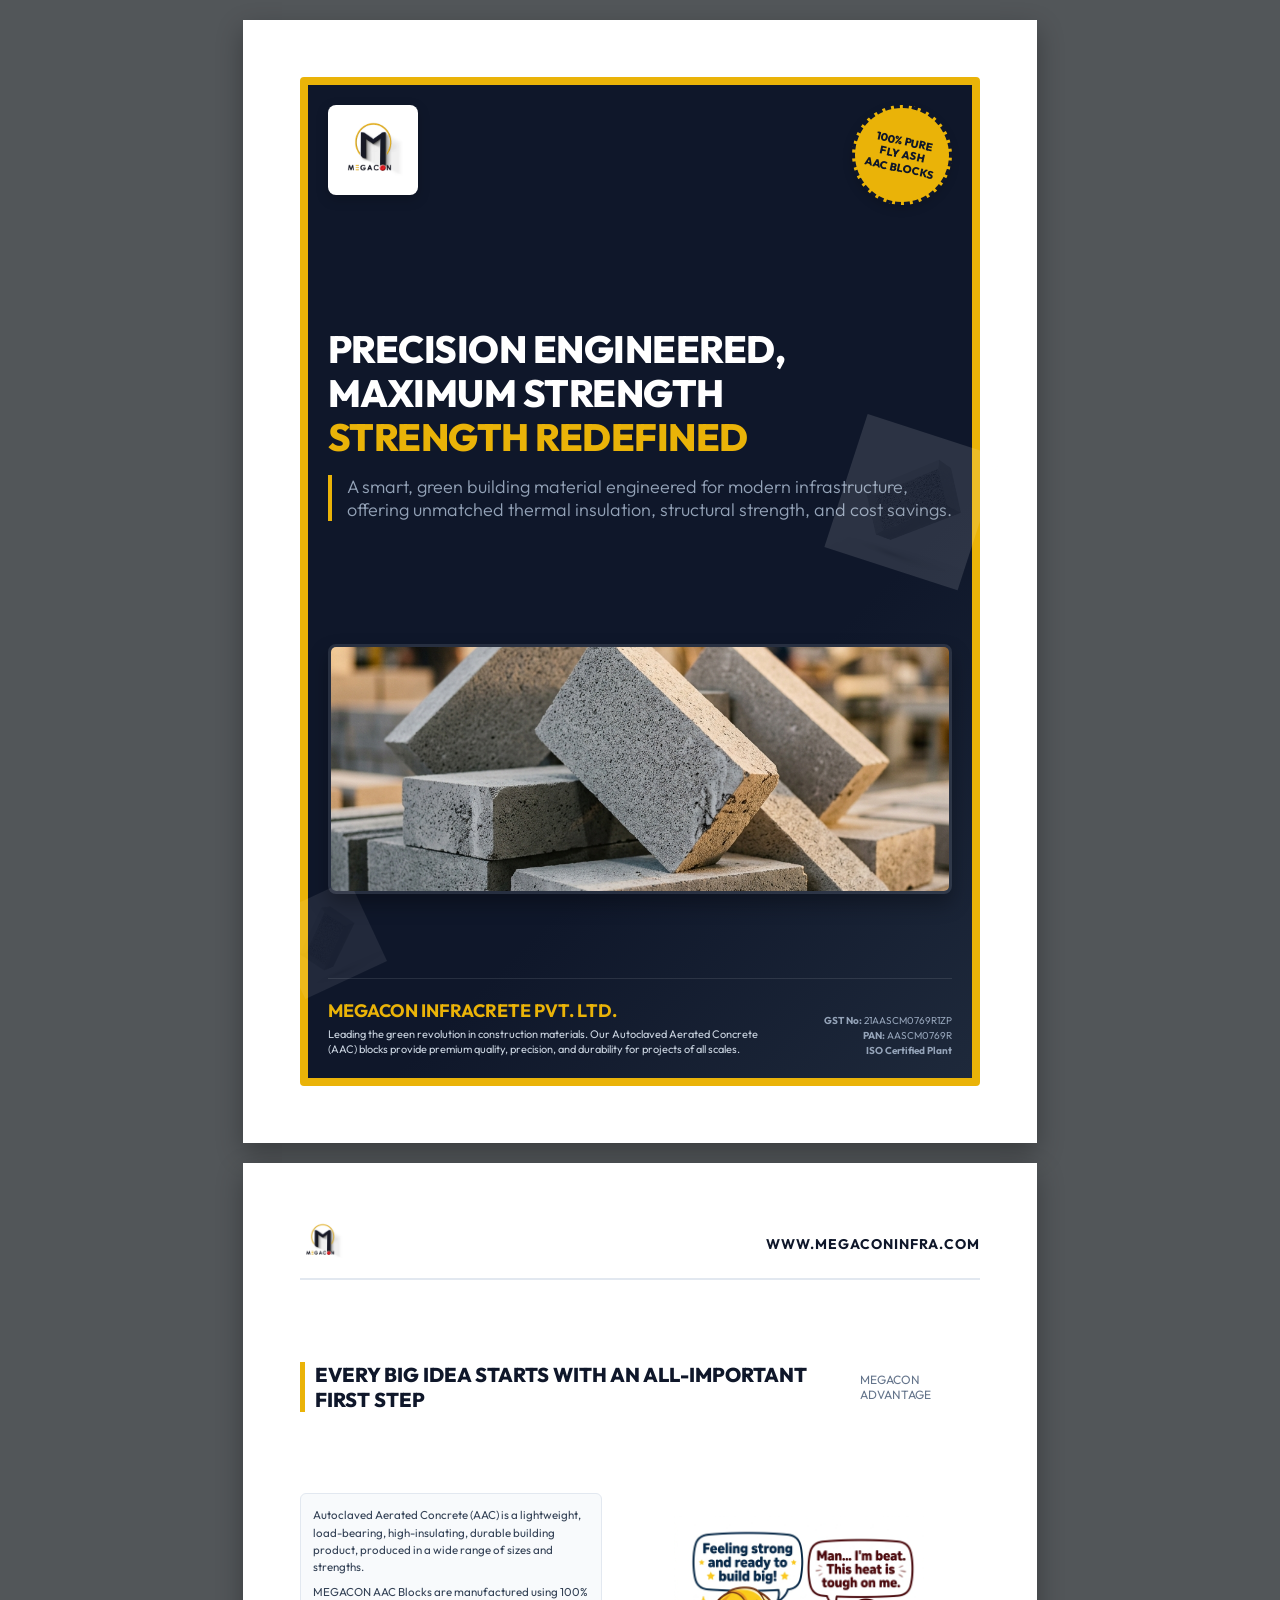
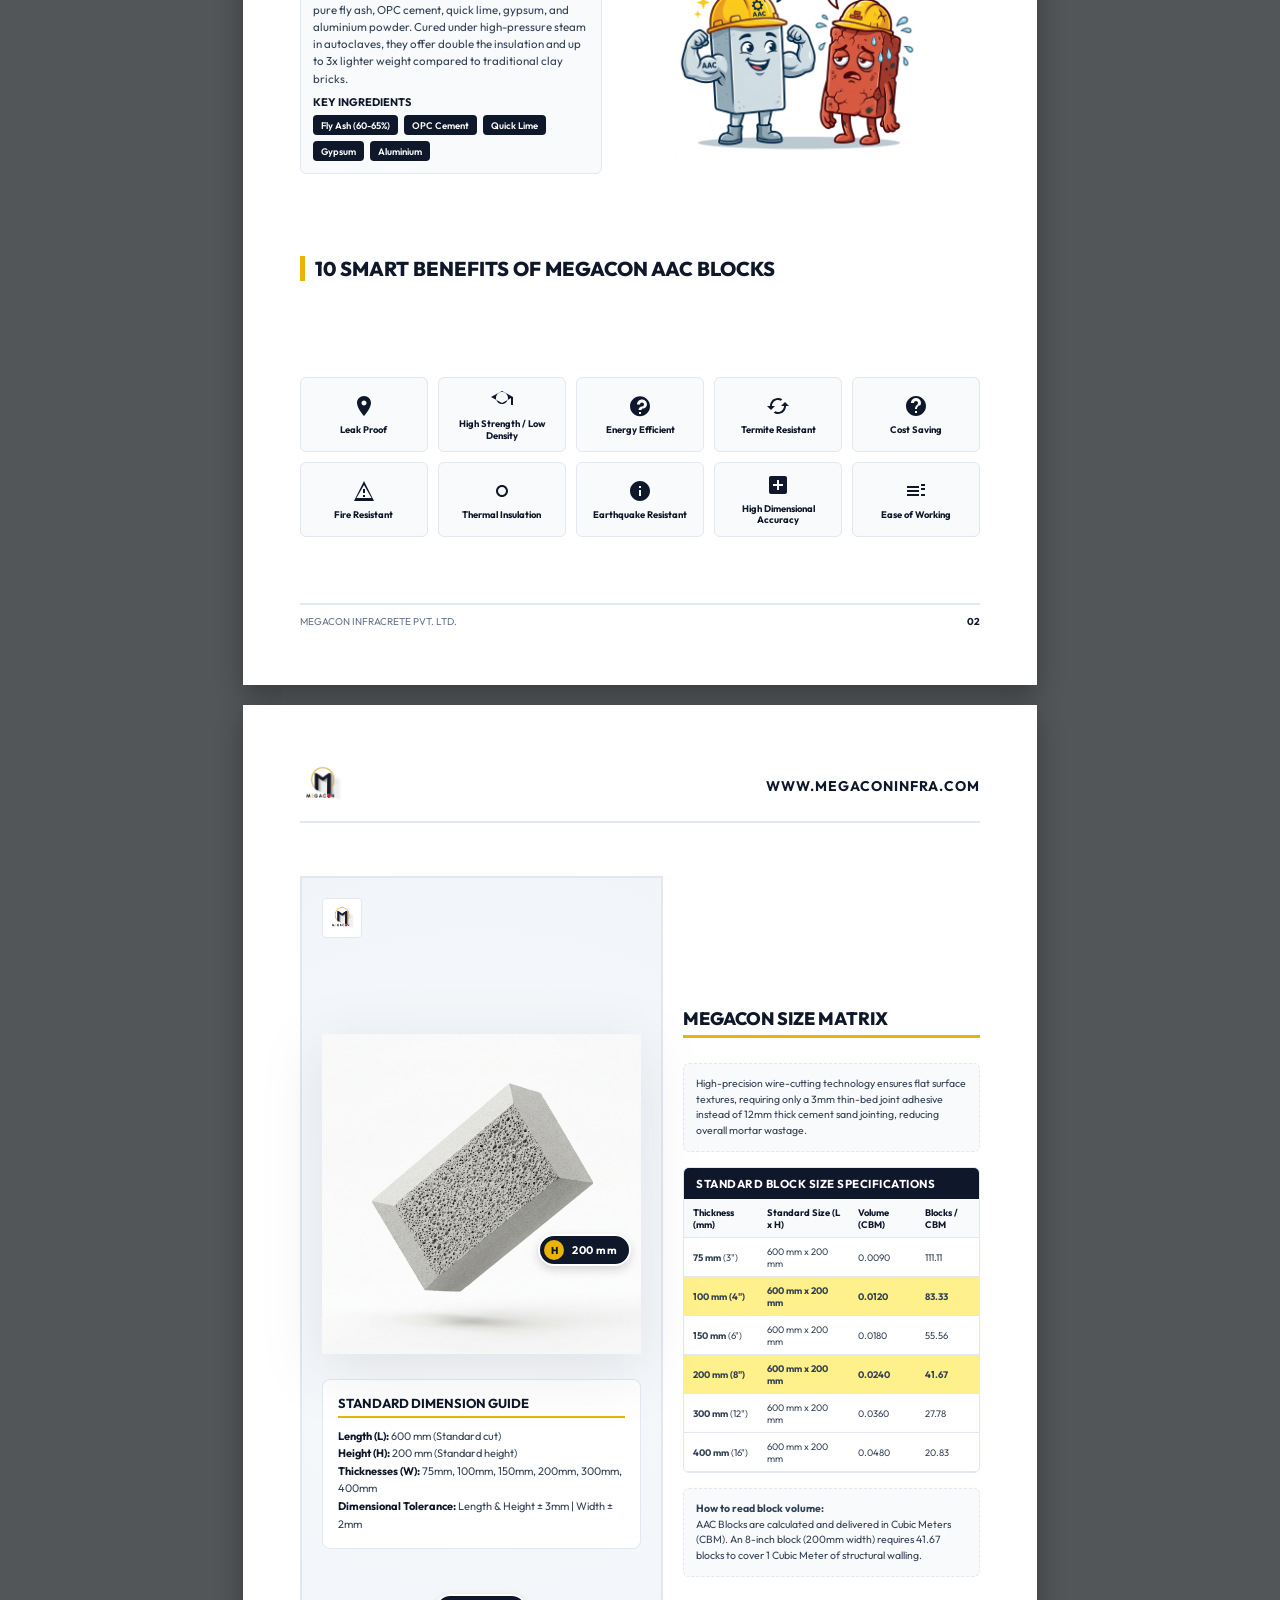
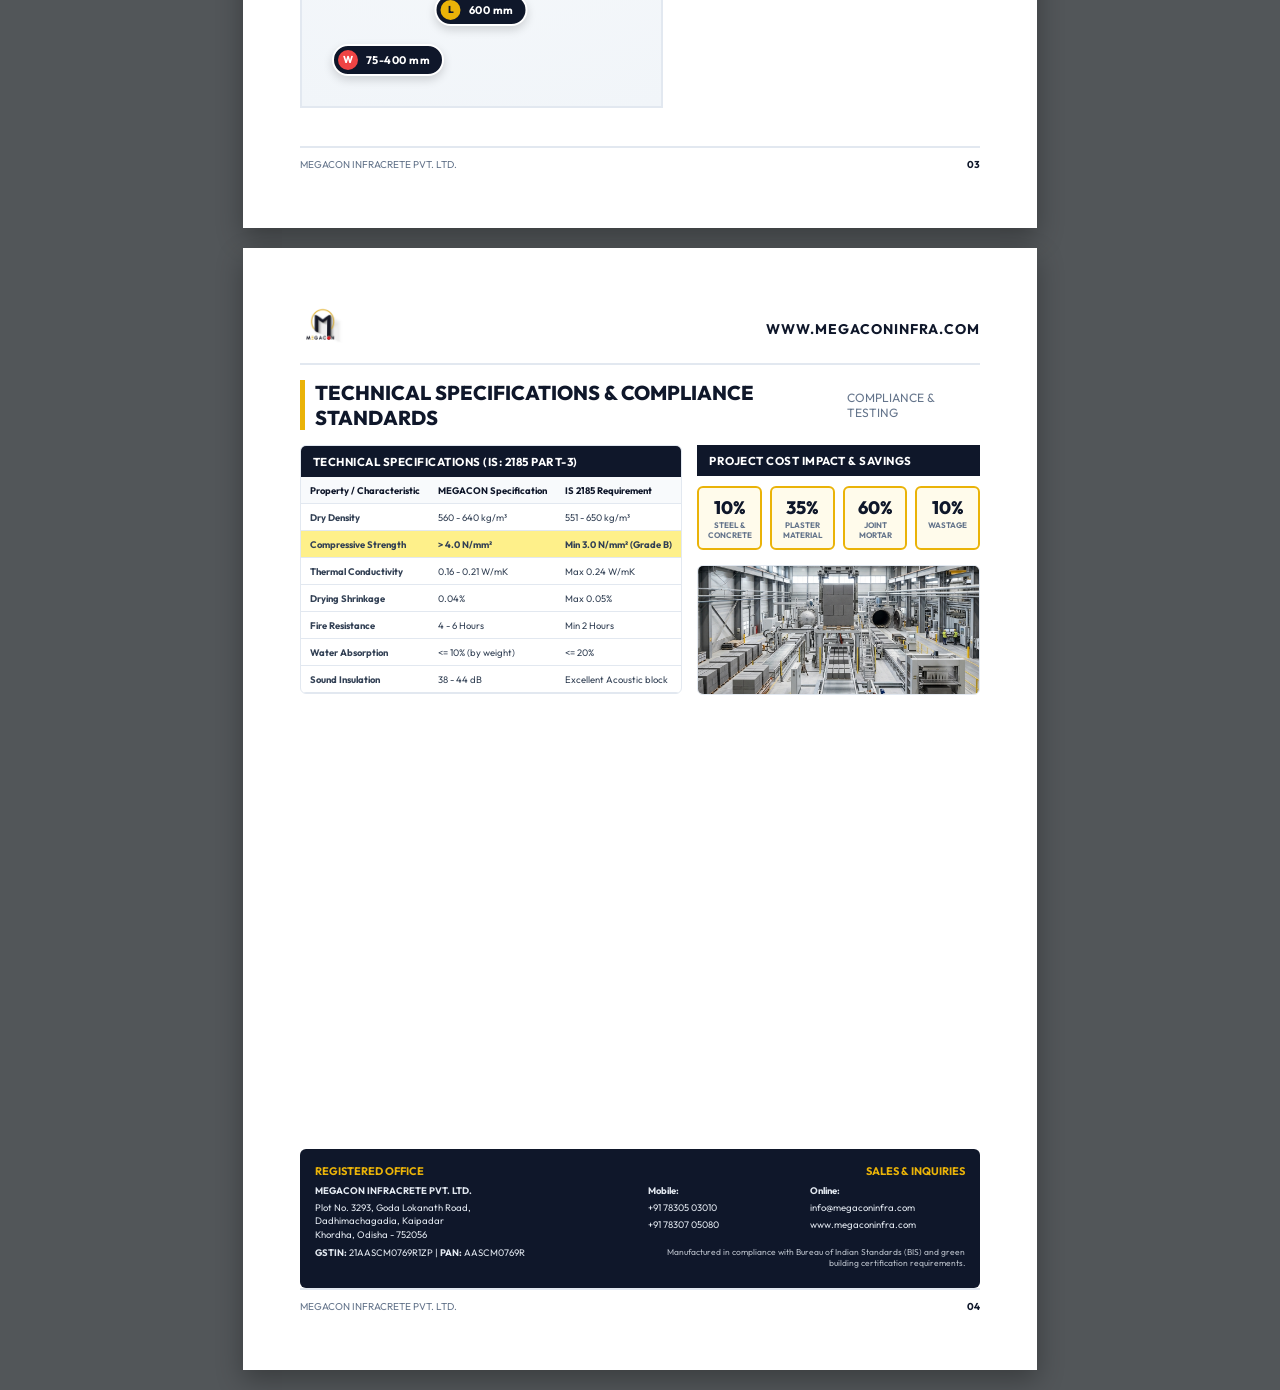
==== commit 87205020: "Replace CSS arrows with modern dimension badges" ====
--- a/brochure/index.html
+++ b/brochure/index.html
@@ -474,88 +474,49 @@
 
     .dimension-callout {
       position: absolute;
-      font-size: 10.5px;
+      background: var(--primary);
+      color: white;
+      border-radius: 20px;
+      padding: 4px 12px 4px 4px;
+      display: flex;
+      align-items: center;
+      gap: 8px;
+      box-shadow: 0 4px 10px rgba(0,0,0,0.15);
+      font-family: 'Outfit', sans-serif;
+      z-index: 5;
+      border: 2px solid white;
+    }
+    .dimension-callout .badge-icon {
+      background: var(--secondary);
+      color: var(--primary);
+      width: 20px;
+      height: 20px;
+      border-radius: 50%;
+      display: flex;
+      align-items: center;
+      justify-content: center;
+      font-weight: 800;
+      font-size: 10px;
+    }
+    .dimension-callout .badge-val {
+      font-size: 11px;
       font-weight: 700;
-      color: var(--primary);
-      display: flex;
-      align-items: center;
-      gap: 5px;
-      z-index: 3;
-      background: rgba(255,255,255,0.9);
-      backdrop-filter: blur(4px);
-      padding: 3px 8px;
-      border-radius: 4px;
-      border: 1px solid var(--border);
+      letter-spacing: 0.5px;
     }
     .callout-length {
-      bottom: 90px;
+      bottom: 80px;
       left: 50%;
       transform: translateX(-50%);
     }
-    .callout-length .callout-line {
-      width: 140px;
-      height: 2px;
-      background: var(--secondary);
-      position: relative;
-    }
-    .callout-length .callout-line::before,
-    .callout-length .callout-line::after {
-      content: '';
-      position: absolute;
-      width: 8px;
-      height: 8px;
-      border-top: 2px solid var(--secondary);
-      border-left: 2px solid var(--secondary);
-      top: -5px;
-    }
-    .callout-length .callout-line::before { left: 0; transform: rotate(-45deg); }
-    .callout-length .callout-line::after { right: 0; transform: rotate(135deg); }
     .callout-height {
-      top: 48%;
-      right: 20px;
+      top: 45%;
+      right: 30px;
       transform: translateY(-50%);
-      flex-direction: column;
-    }
-    .callout-height .callout-line {
-      width: 2px;
-      height: 100px;
-      background: var(--secondary);
-      position: relative;
-    }
-    .callout-height .callout-line::before,
-    .callout-height .callout-line::after {
-      content: '';
-      position: absolute;
-      width: 8px;
-      height: 8px;
-      border-right: 2px solid var(--secondary);
-      border-bottom: 2px solid var(--secondary);
-      left: -5px;
-    }
-    .callout-height .callout-line::before { top: 0; transform: rotate(-45deg); }
-    .callout-height .callout-line::after { bottom: 0; transform: rotate(135deg); }
+    }
     .callout-width {
       bottom: 30px;
-      left: 12px;
-    }
-    .callout-width .callout-line {
-      width: 80px;
-      height: 2px;
-      background: var(--accent);
-      position: relative;
-    }
-    .callout-width .callout-line::before,
-    .callout-width .callout-line::after {
-      content: '';
-      position: absolute;
-      width: 8px;
-      height: 8px;
-      border-top: 2px solid var(--accent);
-      border-left: 2px solid var(--accent);
-      top: -5px;
-    }
-    .callout-width .callout-line::before { left: 0; transform: rotate(-45deg); }
-    .callout-width .callout-line::after { right: 0; transform: rotate(135deg); }
+      left: 30px;
+    }
 
     .dimension-labels-container {
       width: 100%;
@@ -900,16 +861,16 @@
         <img src="./aac_block_transparent.png" alt="MEGACON AAC Block Dimensions" class="transparent-block-img">
         
         <div class="dimension-callout callout-length">
-          <span class="callout-line"></span>
-          <span class="callout-label">600 mm</span>
+          <span class="badge-icon">L</span>
+          <span class="badge-val">600 mm</span>
         </div>
         <div class="dimension-callout callout-height">
-          <span class="callout-line"></span>
-          <span class="callout-label">200 mm</span>
+          <span class="badge-icon">H</span>
+          <span class="badge-val">200 mm</span>
         </div>
         <div class="dimension-callout callout-width">
-          <span class="callout-line"></span>
-          <span class="callout-label">75-400 mm</span>
+          <span class="badge-icon" style="background:var(--accent);color:white;">W</span>
+          <span class="badge-val">75-400 mm</span>
         </div>
 
         <div class="dimension-labels-container">
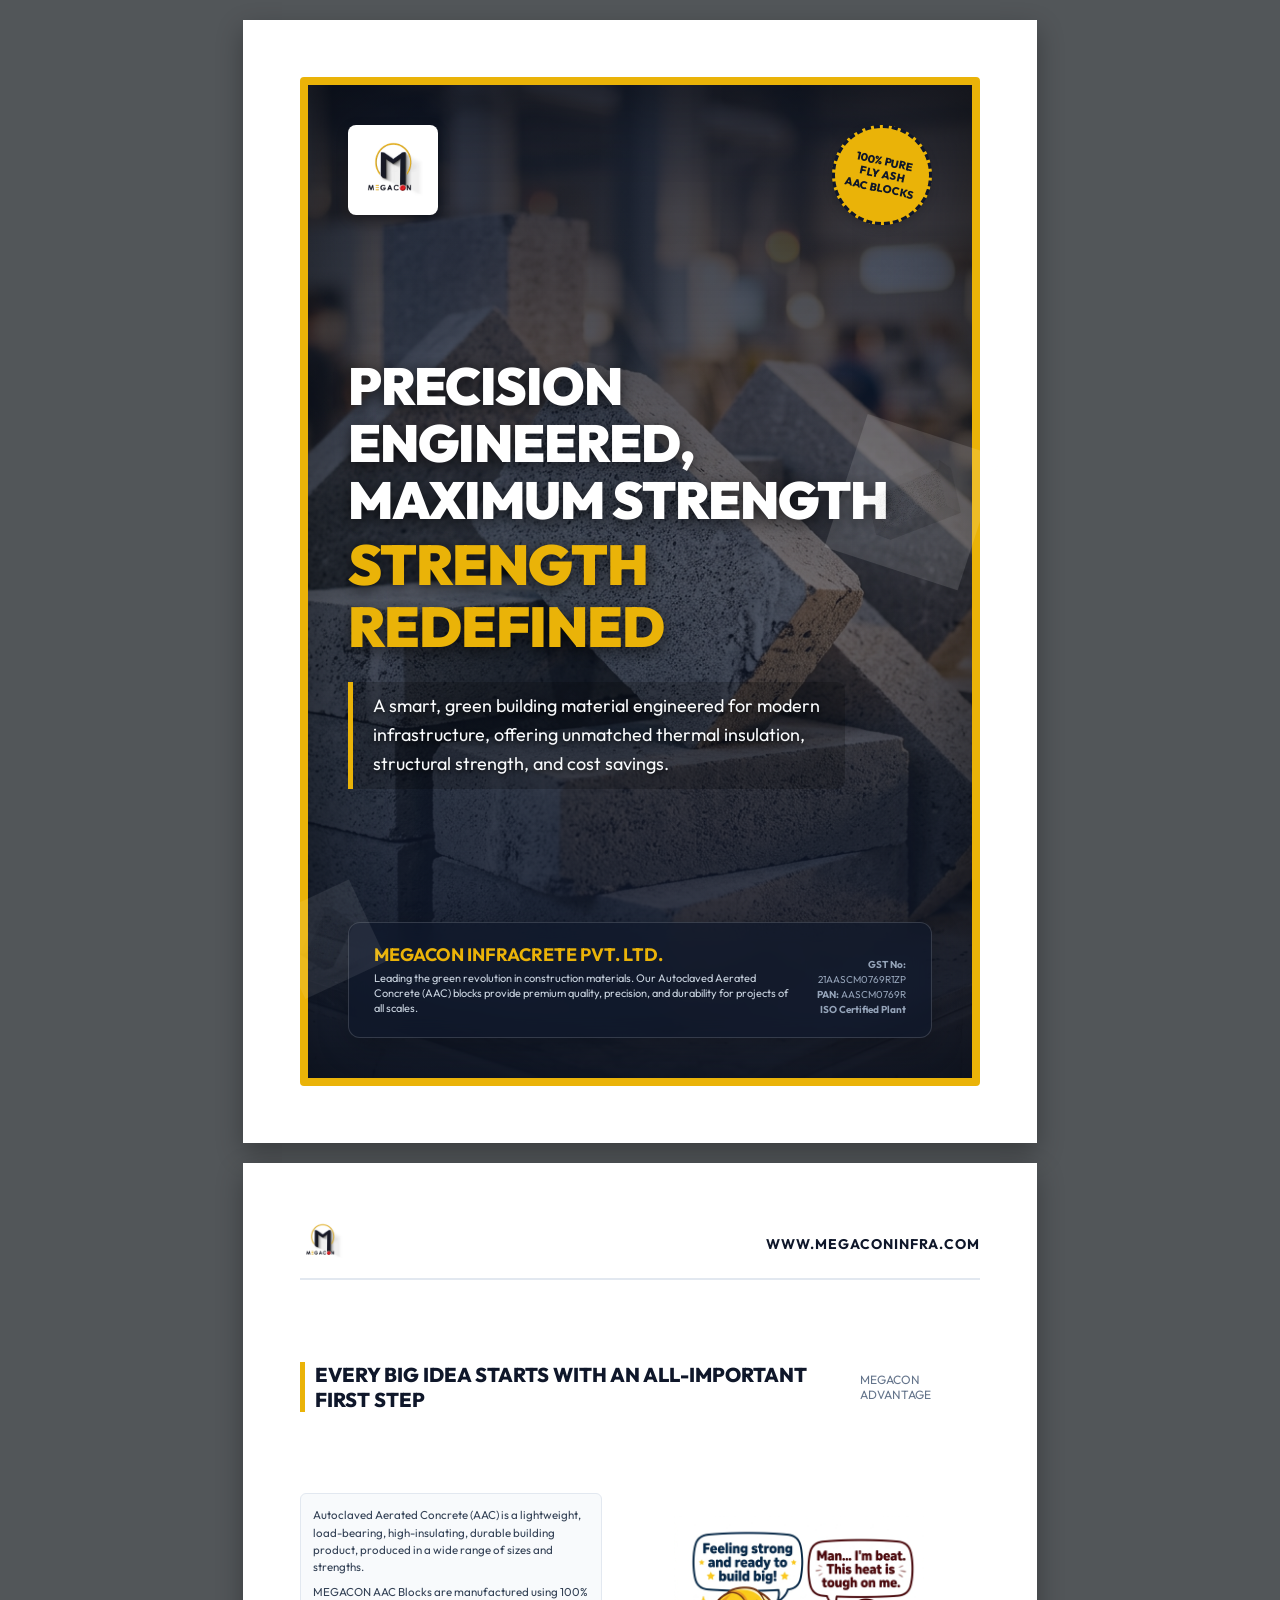
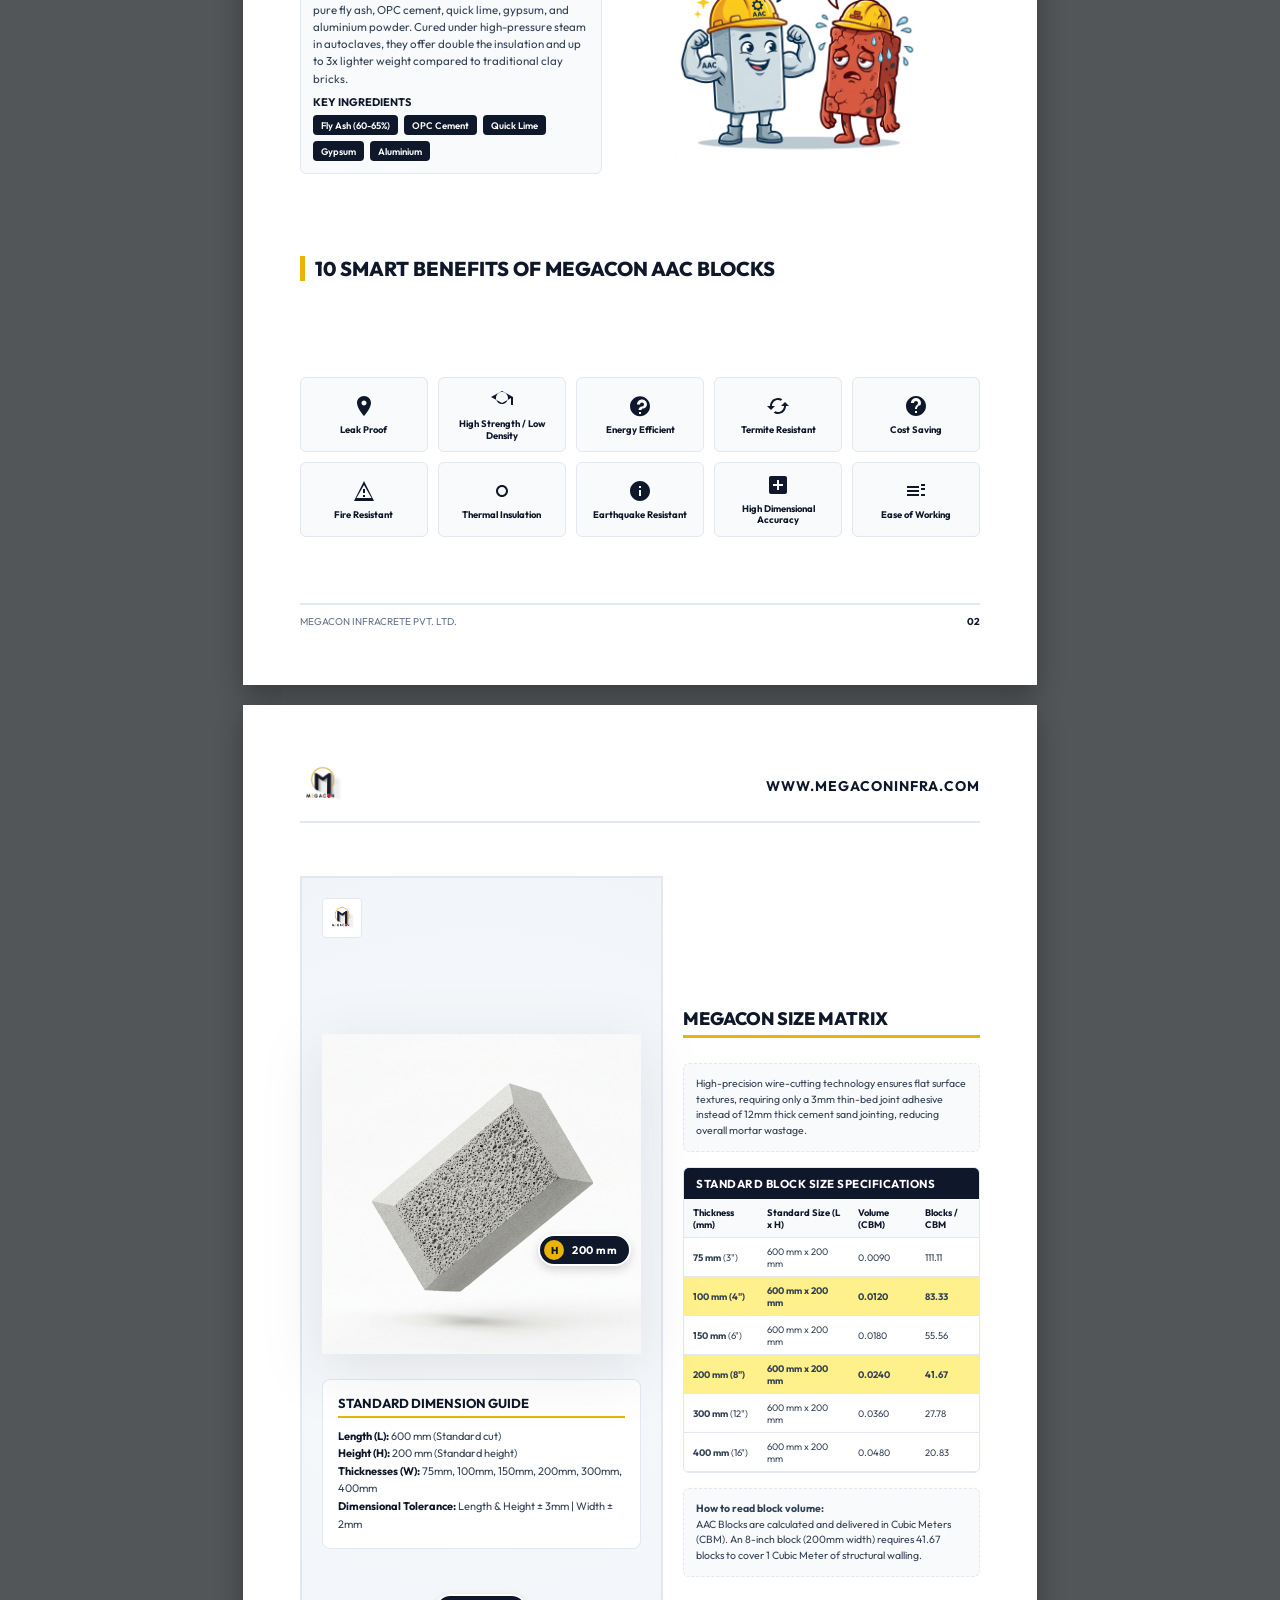
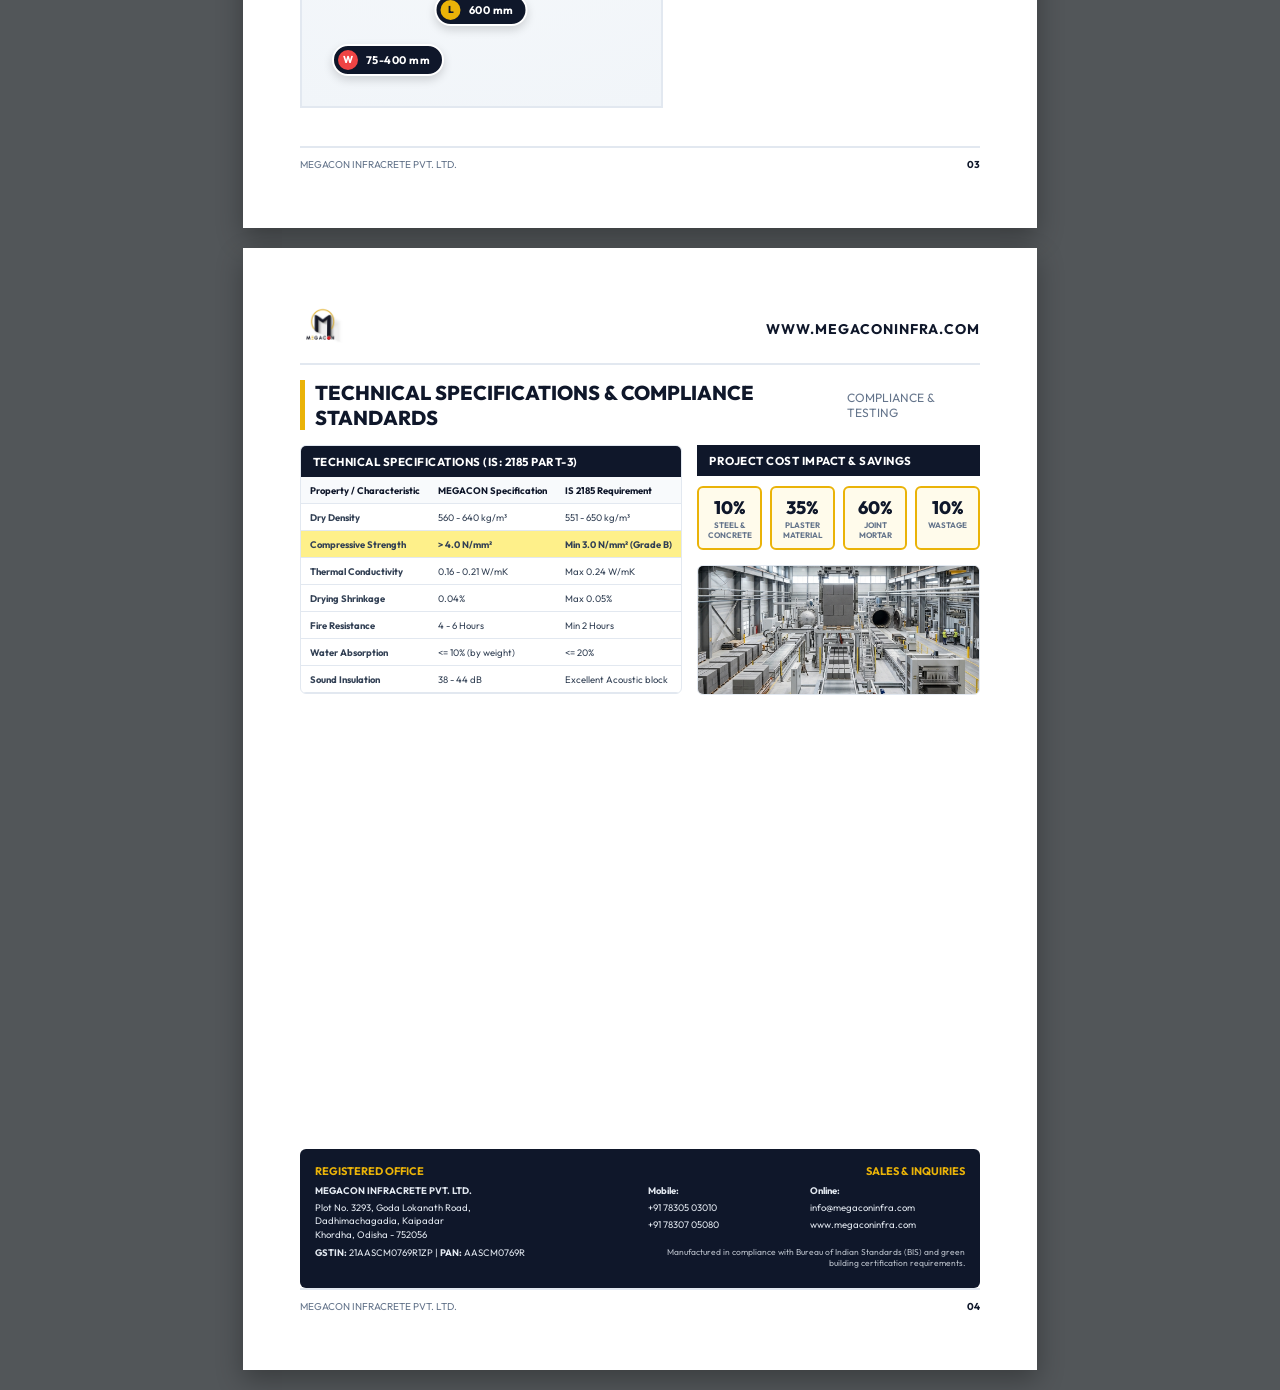
==== commit 4fbc8442: "Redesign brochure cover page for extreme beauty and legibility" ====
--- a/brochure/index.html
+++ b/brochure/index.html
@@ -103,12 +103,13 @@
       display: flex;
       flex-direction: column;
       justify-content: space-between;
-      background: linear-gradient(135deg, var(--primary) 65%, #1E293B 100%);
-      padding: 20px;
+      background: linear-gradient(to bottom, rgba(15, 23, 42, 0.85) 0%, rgba(15, 23, 42, 0.6) 50%, rgba(15, 23, 42, 0.95) 100%), url('./hero_blocks_premium.png') center/cover no-repeat;
+      padding: 40px;
       border: 8px solid var(--secondary);
       border-radius: 4px;
       color: #FFFFFF;
       position: relative;
+      box-shadow: inset 0 0 100px rgba(0,0,0,0.5);
     }
 
     .cover-top {
@@ -144,28 +145,39 @@
     }
 
     .cover-middle {
-      margin: 40px 0;
+      margin: auto 0;
+      padding: 20px 0;
     }
 
     .cover-middle h1 {
-      font-size: 38px;
-      font-weight: 800;
-      line-height: 1.15;
+      font-size: 52px;
+      font-weight: 900;
+      line-height: 1.1;
       text-transform: uppercase;
-      letter-spacing: -0.5px;
-      margin-bottom: 15px;
+      letter-spacing: -1px;
+      margin-bottom: 25px;
+      text-shadow: 0 4px 15px rgba(0,0,0,0.7);
     }
 
     .cover-middle h1 span {
       color: var(--secondary);
+      display: block;
+      margin-top: 5px;
+      font-size: 56px;
     }
 
     .cover-middle p {
       font-size: 18px;
-      color: #94A3B8;
-      font-weight: 300;
-      border-left: 4px solid var(--secondary);
-      padding-left: 15px;
+      color: #F8FAFC;
+      font-weight: 400;
+      line-height: 1.6;
+      max-width: 85%;
+      border-left: 5px solid var(--secondary);
+      padding-left: 20px;
+      text-shadow: 0 2px 5px rgba(0,0,0,0.8);
+      background: rgba(0,0,0,0.2);
+      padding: 10px 10px 10px 20px;
+      border-radius: 0 8px 8px 0;
     }
 
     .cover-float-block {
@@ -195,28 +207,20 @@
     }
 
     .cover-image-box {
-      width: 100%;
-      height: 250px;
-      border-radius: 8px;
-      overflow: hidden;
-      border: 3px solid rgba(255,255,255,0.1);
-      box-shadow: 0 10px 20px rgba(0,0,0,0.3);
-      position: relative;
-      z-index: 2;
-    }
-
-    .cover-image-box img {
-      width: 100%;
-      height: 100%;
-      object-fit: cover;
+      display: none; /* Replaced by full background */
     }
 
     .cover-bottom {
       display: flex;
       justify-content: space-between;
       align-items: flex-end;
-      border-top: 1px solid rgba(255,255,255,0.1);
-      padding-top: 20px;
+      background: rgba(15, 23, 42, 0.7);
+      backdrop-filter: blur(10px);
+      -webkit-backdrop-filter: blur(10px);
+      border: 1px solid rgba(255, 255, 255, 0.15);
+      padding: 20px 25px;
+      border-radius: 12px;
+      box-shadow: 0 10px 30px rgba(0,0,0,0.3);
     }
 
     .cover-company-info h3 {
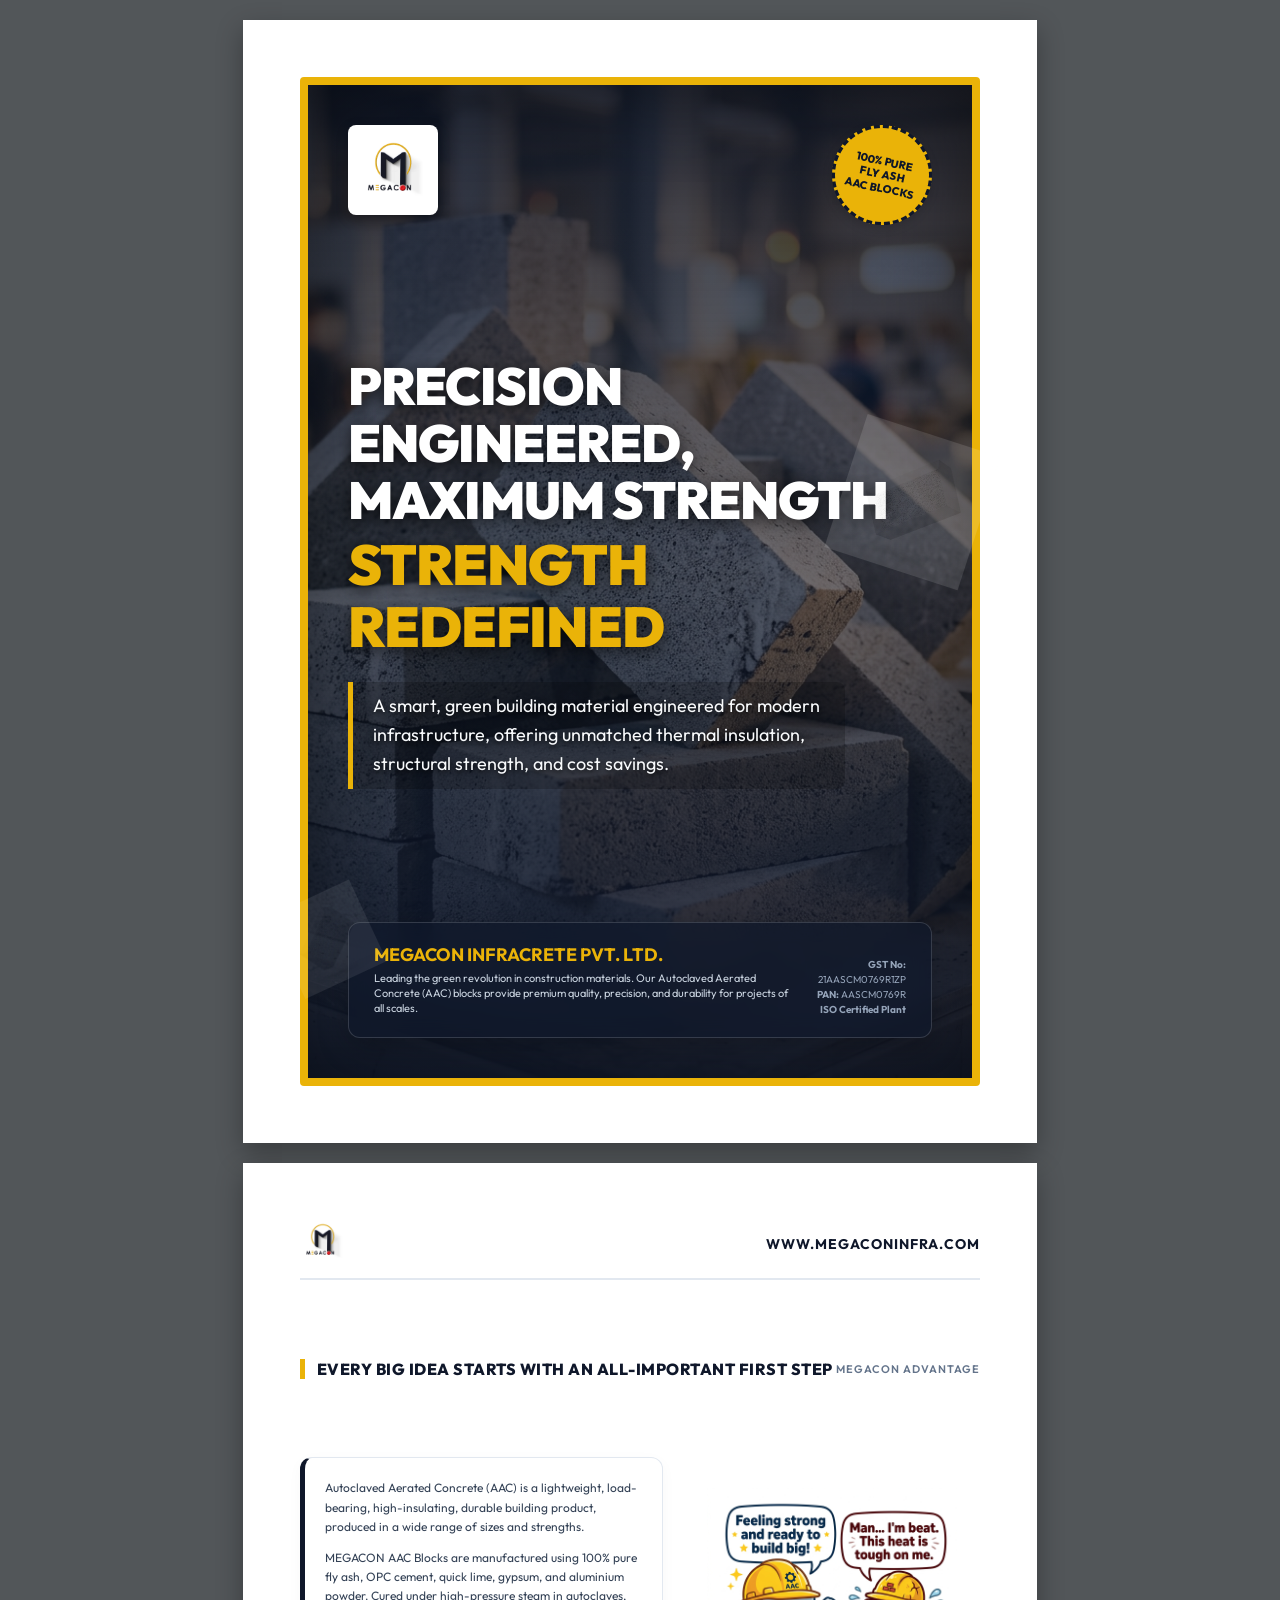
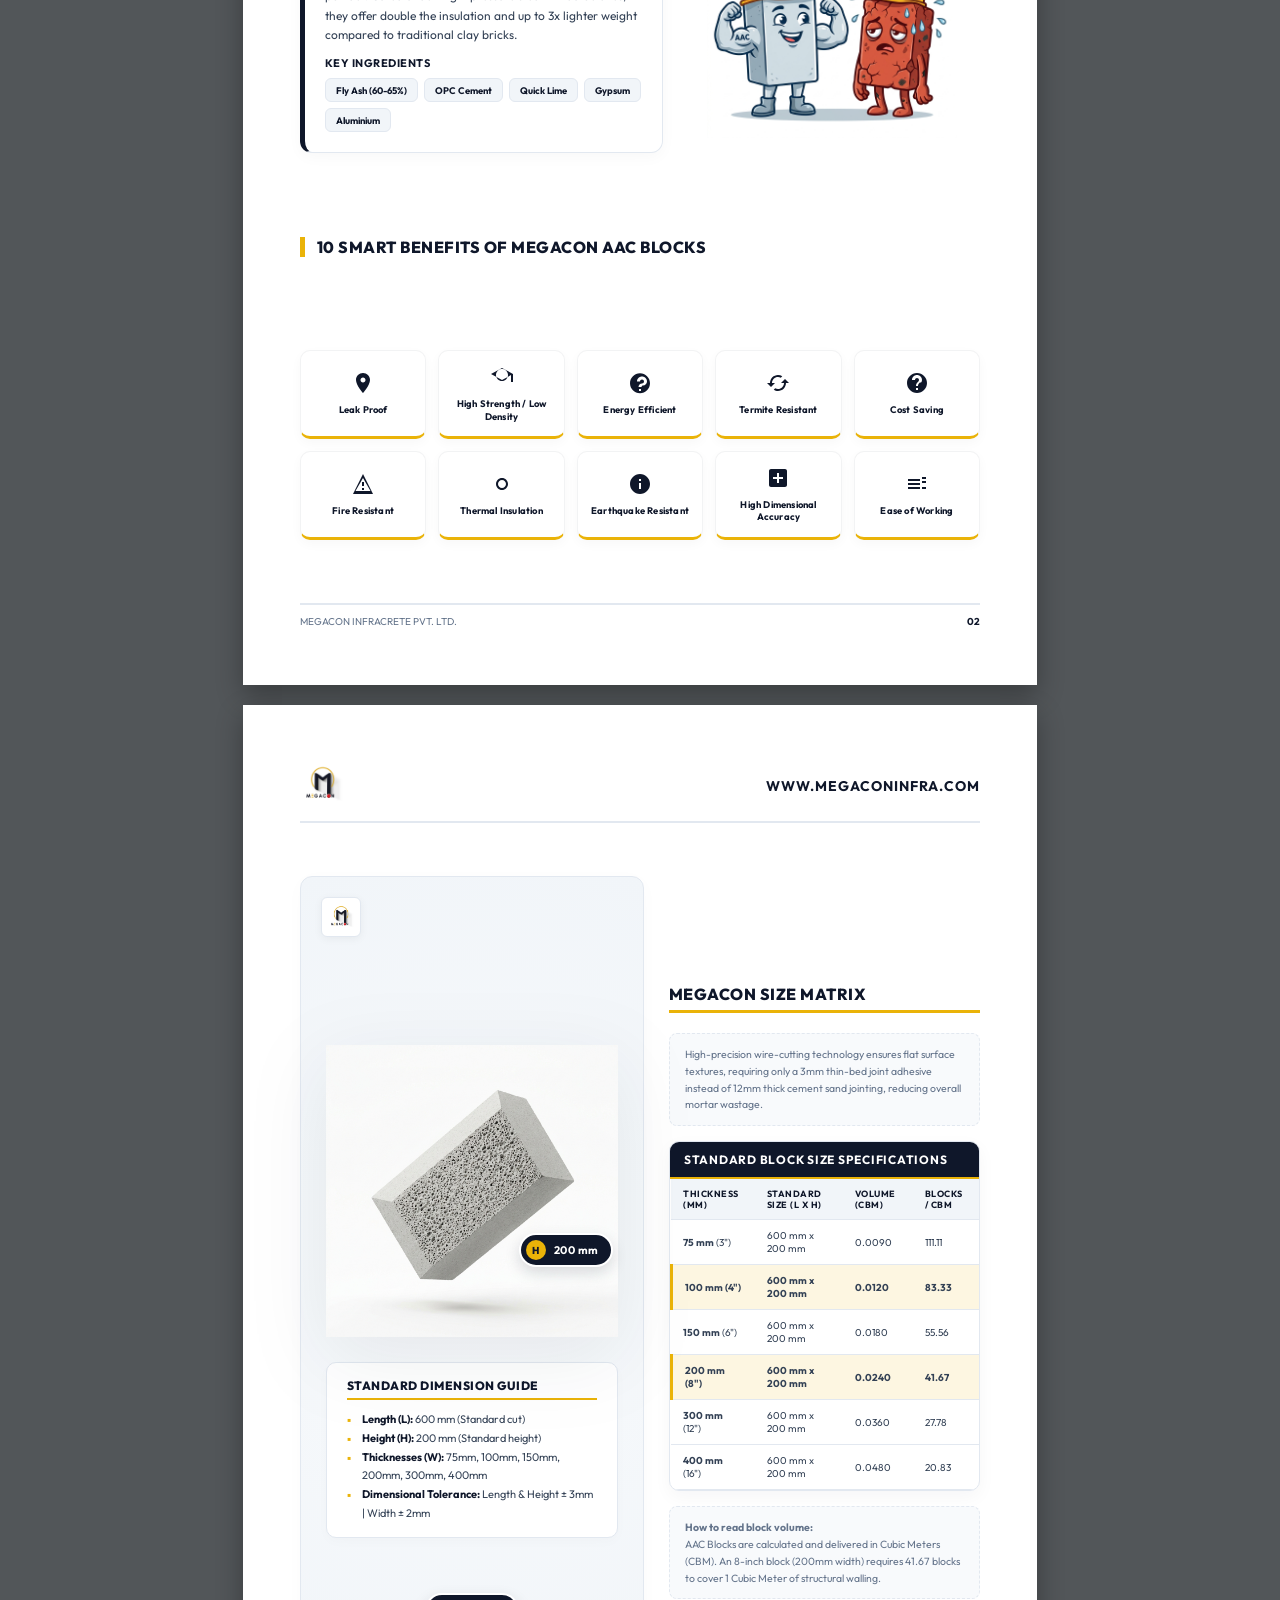
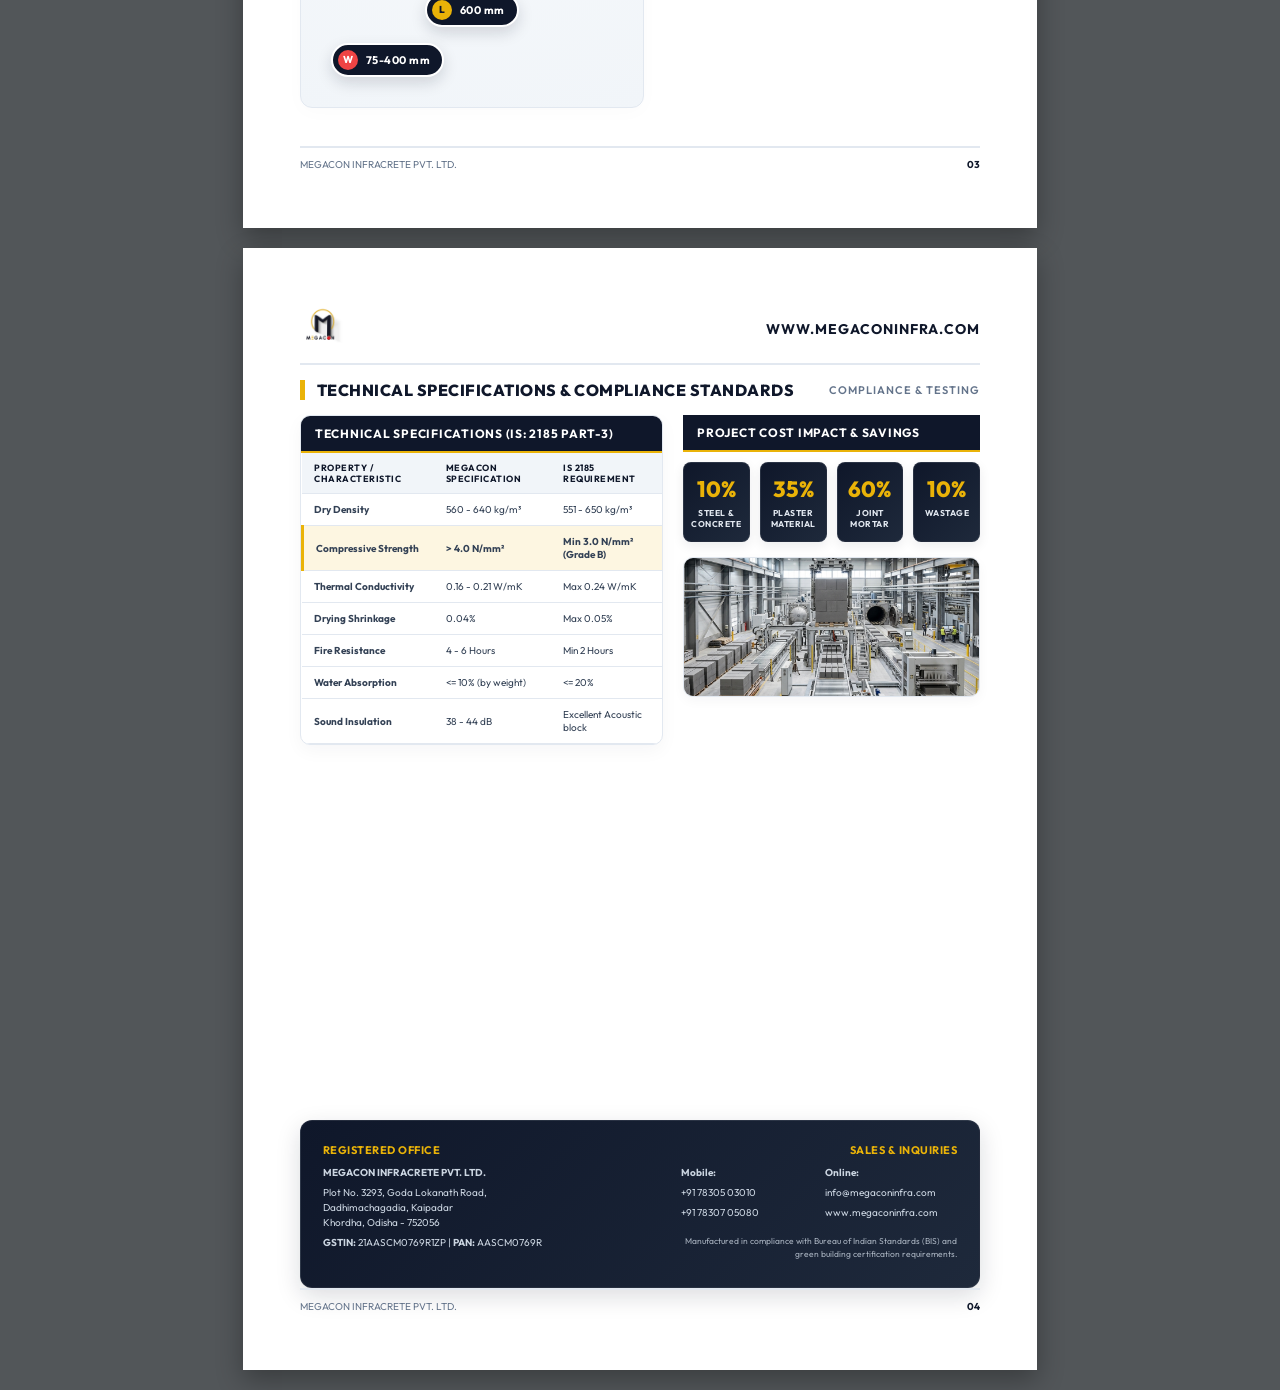
==== commit 104b36a1: "Elevate brochure visual quality to topmost premium standards" ====
--- a/brochure/index.html
+++ b/brochure/index.html
@@ -246,53 +246,61 @@
 
     /* Page 2: Advantage, Ingredients & Mascot Dialogue */
     .section-title {
-      font-size: 20px;
+      font-size: 16px;
       font-weight: 800;
       color: var(--primary);
       text-transform: uppercase;
       border-left: 5px solid var(--secondary);
-      padding-left: 10px;
+      padding-left: 12px;
       margin-bottom: 15px;
       display: flex;
       justify-content: space-between;
       align-items: center;
+      letter-spacing: 0.5px;
     }
 
     .section-title span {
-      font-size: 12px;
+      font-size: 11px;
       color: var(--text-light);
-      font-weight: 400;
+      font-weight: 600;
+      letter-spacing: 1px;
     }
 
     .intro-grid {
       display: grid;
-      grid-template-columns: 1fr 1.2fr;
-      gap: 15px;
-      margin-bottom: 15px;
+      grid-template-columns: 1.1fr 0.9fr;
+      gap: 20px;
+      margin-bottom: 20px;
+      align-items: center;
     }
 
     .intro-text-block {
-      background: var(--bg-alt);
-      padding: 12px;
-      border-radius: 6px;
+      background: #FFFFFF;
+      padding: 20px;
+      border-radius: 12px;
       border: 1px solid var(--border);
+      border-left: 5px solid var(--primary);
+      box-shadow: 0 4px 15px rgba(15, 23, 42, 0.03);
       display: flex;
       flex-direction: column;
       justify-content: space-between;
+      height: 100%;
     }
 
     .intro-text-block p {
-      font-size: 11.5px;
-      line-height: 1.5;
-      margin-bottom: 8px;
+      font-size: 12px;
+      line-height: 1.6;
+      margin-bottom: 12px;
+      color: var(--text);
     }
 
     .ingredients-box h4 {
       font-size: 11px;
       text-transform: uppercase;
       color: var(--primary);
-      margin-bottom: 6px;
-      font-weight: 700;
+      margin-bottom: 8px;
+      font-weight: 700;
+      letter-spacing: 0.5px;
     }
 
     .ingredients-pills {
@@ -302,166 +310,81 @@
     }
 
     .pill {
-      background: var(--primary);
-      color: white;
+      background: #F1F5F9;
+      color: var(--primary);
       font-size: 9.5px;
-      padding: 4px 8px;
-      border-radius: 4px;
-      font-weight: 600;
-    }
-
-    /* Mascot Cloud Dialogue Container */
-    .mascot-cloud-container {
-      background: radial-gradient(circle at 30% 40%, #FFFBEB 0%, #FEF3C7 100%);
-      border-radius: 60px 60px 60px 20px;
-      padding: 20px;
-      display: flex;
-      flex-direction: column;
-      align-items: center;
-      gap: 12px;
-      position: relative;
-      box-shadow: 0 15px 35px rgba(251, 191, 36, 0.15);
-      border: 1px solid rgba(234, 179, 8, 0.15);
-    }
-
-    .mascot-row {
-      display: flex;
-      align-items: center;
-      gap: 15px;
-      width: 100%;
-    }
-
-    .mascot-img-box {
-      width: 120px;
-      height: 120px;
-      background: white;
-      border-radius: 50%;
-      padding: 8px;
-      display: flex;
-      align-items: center;
-      justify-content: center;
-      box-shadow: 0 4px 10px rgba(0,0,0,0.05);
-      border: 2px solid var(--secondary);
-    }
-
-    .mascot-img-box img {
-      width: 100%;
-      height: 100%;
-      object-fit: contain;
-    }
-
-    .cloud-dialogues {
-      flex: 1;
-      display: flex;
-      flex-direction: column;
-      gap: 8px;
-    }
-
-    /* Cloud-shaped dialogue bubbles */
-    .cloud-bubble {
-      background: white;
-      border-radius: 24px;
-      padding: 14px 18px;
-      font-size: 11px;
-      line-height: 1.5;
-      box-shadow: 0 6px 20px rgba(0,0,0,0.06);
-      position: relative;
-      border: 1px solid rgba(234, 179, 8, 0.2);
-      margin-bottom: 8px;
-      transition: transform 0.2s;
-    }
-    .cloud-bubble:hover {
-      transform: scale(1.01);
-    }
-
-    .left-cloud {
-      border-left: 4px solid var(--secondary);
-    }
-    .right-cloud {
-      border-left: 4px solid var(--accent);
-      margin-left: 20px;
-    }
-
-    .cloud-tail {
-      position: absolute;
-      width: 14px;
-      height: 14px;
-      background: white;
-      border-left: 1px solid rgba(234, 179, 8, 0.2);
-      border-bottom: 1px solid rgba(234, 179, 8, 0.2);
-      left: -8px;
-      top: 50%;
-      transform: translateY(-50%) rotate(45deg);
-    }
-
-    .cloud-bubble strong {
-      display: block;
-      margin-bottom: 4px;
-      font-size: 10.5px;
-      text-transform: uppercase;
+      padding: 5px 10px;
+      border-radius: 6px;
+      font-weight: 700;
+      border: 1px solid var(--border);
     }
 
     /* Features 10 grid */
     .features-badge-grid {
       display: grid;
       grid-template-columns: repeat(5, 1fr);
-      gap: 10px;
+      gap: 12px;
       margin-top: 15px;
     }
 
     .feature-badge {
-      border: 1px solid var(--border);
-      background: var(--bg-alt);
-      border-radius: 6px;
-      padding: 10px 5px;
+      border: 1px solid rgba(15, 23, 42, 0.05);
+      background: #FFFFFF;
+      border-radius: 10px;
+      padding: 14px 8px;
       text-align: center;
       display: flex;
       flex-direction: column;
       align-items: center;
       justify-content: center;
+      box-shadow: 0 4px 12px rgba(15, 23, 42, 0.03);
+      border-bottom: 3px solid var(--secondary);
+      transition: transform 0.2s, box-shadow 0.2s;
     }
 
     .feature-badge svg {
       width: 24px;
       height: 24px;
       fill: var(--primary);
-      margin-bottom: 6px;
+      margin-bottom: 8px;
     }
 
     .feature-badge span {
       font-size: 9.5px;
       font-weight: 700;
       color: var(--primary);
-      line-height: 1.2;
+      line-height: 1.3;
+      letter-spacing: 0.2px;
     }
 
     /* Page 3: Dimension Guide Page */
     .dimension-page-layout {
       display: grid;
-      grid-template-columns: 1.1fr 0.9fr;
-      gap: 20px;
+      grid-template-columns: 1.05fr 0.95fr;
+      gap: 25px;
       align-items: center;
       height: 100%;
     }
 
     .visual-block-holder {
       background: radial-gradient(circle, #F8FAFC 0%, #F1F5F9 100%);
-      border: 2px solid var(--border);
-      border-radius: var(--border-radius);
-      padding: 20px;
+      border: 1px solid var(--border);
+      border-radius: 12px;
+      padding: 25px;
       display: flex;
       flex-direction: column;
       align-items: center;
       justify-content: center;
       height: 220mm;
       position: relative;
+      box-shadow: 0 4px 20px rgba(15, 23, 42, 0.02);
     }
 
     .transparent-block-img {
       width: 100%;
       max-width: 320px;
       object-fit: contain;
-      filter: drop-shadow(0 15px 30px rgba(15, 23, 42, 0.1));
+      filter: drop-shadow(0 20px 40px rgba(15, 23, 42, 0.08));
     }
 
     .dimension-overlay-logo {
@@ -471,8 +394,9 @@
       height: 40px;
       background: white;
       padding: 5px;
-      border-radius: 4px;
+      border-radius: 6px;
       border: 1px solid var(--border);
+      box-shadow: 0 2px 8px rgba(0,0,0,0.05);
       z-index: 3;
     }
 
@@ -481,15 +405,16 @@
       background: var(--primary);
       color: white;
       border-radius: 20px;
-      padding: 4px 12px 4px 4px;
+      padding: 5px 12px 5px 5px;
       display: flex;
       align-items: center;
       gap: 8px;
-      box-shadow: 0 4px 10px rgba(0,0,0,0.15);
+      box-shadow: 0 6px 15px rgba(15, 23, 42, 0.15);
       font-family: 'Outfit', sans-serif;
       z-index: 5;
       border: 2px solid white;
     }
+    
     .dimension-callout .badge-icon {
       background: var(--secondary);
       color: var(--primary);
@@ -502,21 +427,25 @@
       font-weight: 800;
       font-size: 10px;
     }
+    
     .dimension-callout .badge-val {
       font-size: 11px;
       font-weight: 700;
       letter-spacing: 0.5px;
     }
+    
     .callout-length {
       bottom: 80px;
       left: 50%;
       transform: translateX(-50%);
     }
+    
     .callout-height {
       top: 45%;
       right: 30px;
       transform: translateY(-50%);
     }
+    
     .callout-width {
       bottom: 30px;
       left: 30px;
@@ -526,24 +455,40 @@
       width: 100%;
       margin-top: 25px;
       background: white;
-      border-radius: 8px;
-      padding: 15px;
+      border-radius: 10px;
+      padding: 15px 20px;
       border: 1px solid var(--border);
+      box-shadow: 0 4px 12px rgba(15, 23, 42, 0.02);
     }
 
     .dimension-labels-container h4 {
-      font-size: 13px;
+      font-size: 12px;
       text-transform: uppercase;
       color: var(--primary);
       margin-bottom: 10px;
       border-bottom: 2px solid var(--secondary);
       padding-bottom: 5px;
+      font-weight: 800;
+      letter-spacing: 0.5px;
     }
 
     .dimension-labels-container ul {
       list-style: none;
       font-size: 11px;
-      line-height: 1.6;
+      line-height: 1.7;
+    }
+
+    .dimension-labels-container li {
+      position: relative;
+      padding-left: 15px;
+    }
+
+    .dimension-labels-container li::before {
+      content: '▪';
+      color: var(--secondary);
+      position: absolute;
+      left: 0;
+      font-size: 12px;
     }
 
     .dimension-labels-container li strong {
@@ -557,109 +502,120 @@
     }
 
     .dimension-title-txt {
-      font-size: 18px;
+      font-size: 16px;
       font-weight: 800;
       color: var(--primary);
       text-transform: uppercase;
       border-bottom: 3px solid var(--secondary);
-      padding-bottom: 5px;
-      margin-bottom: 10px;
+      padding-bottom: 6px;
+      margin-bottom: 5px;
+      letter-spacing: 0.5px;
     }
 
     .table-container {
       background: var(--bg);
       border: 1px solid var(--border);
-      border-radius: 6px;
+      border-radius: 10px;
       overflow: hidden;
+      box-shadow: 0 6px 18px rgba(15, 23, 42, 0.04);
     }
 
     .table-header {
       background: var(--primary);
       color: white;
-      padding: 8px 12px;
-      font-size: 11.5px;
+      padding: 10px 14px;
+      font-size: 12px;
       font-weight: 700;
       text-transform: uppercase;
-      letter-spacing: 0.5px;
+      letter-spacing: 0.75px;
+      border-bottom: 2px solid var(--secondary);
     }
 
     .spec-table {
       width: 100%;
       border-collapse: collapse;
-      font-size: 9.5px;
+      font-size: 10px;
     }
 
     .spec-table th, .spec-table td {
-      padding: 7px 9px;
+      padding: 9px 12px;
       text-align: left;
       border-bottom: 1px solid var(--border);
     }
 
     .spec-table th {
-      background: var(--bg-alt);
-      font-weight: 700;
-      color: var(--primary);
+      background: #F1F5F9;
+      font-weight: 700;
+      color: var(--primary);
+      text-transform: uppercase;
+      font-size: 9px;
+      letter-spacing: 0.5px;
     }
 
     .highlight-row {
-      background-color: #FEF08A !important;
-      font-weight: 700;
+      background-color: rgba(234, 179, 8, 0.12) !important;
+      font-weight: 700;
+      border-left: 3px solid var(--secondary);
     }
 
     .precision-block-desc {
       background-color: var(--bg-alt);
       border: 1px dashed var(--border);
-      padding: 12px;
-      border-radius: 6px;
+      padding: 12px 15px;
+      border-radius: 8px;
       font-size: 10.5px;
-      line-height: 1.5;
+      line-height: 1.6;
+      color: var(--text-light);
     }
 
     /* Page 4: Technical Specifications, Savings & Contact Block */
     .page4-grid {
       display: grid;
-      grid-template-columns: 1.15fr 0.85fr;
-      gap: 15px;
+      grid-template-columns: 1.1fr 0.9fr;
+      gap: 20px;
       align-items: start;
     }
 
     .savings-card-grid {
       display: grid;
       grid-template-columns: repeat(4, 1fr);
-      gap: 8px;
+      gap: 10px;
       margin-bottom: 15px;
     }
 
     .savings-card {
-      border: 2px solid var(--secondary);
-      border-radius: 6px;
-      padding: 8px;
+      background: linear-gradient(135deg, var(--primary) 0%, #1E293B 100%);
+      border: 1px solid rgba(255, 255, 255, 0.08);
+      border-radius: 8px;
+      padding: 12px 6px;
       text-align: center;
-      background: #FFFBEB;
+      box-shadow: 0 4px 12px rgba(15, 23, 42, 0.08);
     }
 
     .savings-val {
-      font-size: 18px;
+      font-size: 22px;
       font-weight: 800;
-      color: var(--primary);
-      margin-bottom: 2px;
+      color: var(--secondary);
+      margin-bottom: 4px;
     }
 
     .savings-lbl {
-      font-size: 8px;
+      font-size: 8.5px;
       text-transform: uppercase;
       font-weight: 700;
-      color: var(--text-light);
-      line-height: 1.2;
+      color: #E2E8F0;
+      line-height: 1.3;
+      letter-spacing: 0.5px;
     }
 
     .factory-promo-box {
       width: 100%;
-      height: 130px;
-      border-radius: 6px;
+      height: 140px;
+      border-radius: 10px;
       overflow: hidden;
       border: 1px solid var(--border);
       margin-bottom: 15px;
+      box-shadow: 0 4px 12px rgba(15, 23, 42, 0.04);
     }
 
     .factory-promo-box img {
@@ -669,34 +625,43 @@
     }
 
     .contact-block {
-      background: var(--primary);
+      background: linear-gradient(135deg, var(--primary) 0%, #1E293B 100%);
       color: white;
-      border-radius: 6px;
-      padding: 15px;
+      border-radius: 12px;
+      padding: 22px;
       display: grid;
-      grid-template-columns: 1fr 1fr;
-      gap: 15px;
+      grid-template-columns: 1.1fr 0.9fr;
+      gap: 20px;
       margin-top: auto;
+      box-shadow: 0 8px 24px rgba(15, 23, 42, 0.15);
+      border: 1px solid rgba(255, 255, 255, 0.08);
     }
 
     .contact-col h4 {
       font-size: 11px;
       color: var(--secondary);
       text-transform: uppercase;
-      margin-bottom: 6px;
-      font-weight: 700;
+      margin-bottom: 8px;
+      font-weight: 700;
+      letter-spacing: 0.5px;
     }
 
     .contact-col p {
-      font-size: 9.5px;
-      line-height: 1.4;
-      color: #E2E8F0;
-      margin-bottom: 4px;
+      font-size: 10px;
+      line-height: 1.5;
+      color: #CBD5E1;
+      margin-bottom: 5px;
     }
 
     .contact-col a {
       color: white;
       text-decoration: none;
+      font-weight: 600;
+      transition: color 0.2s;
+    }
+    
+    .contact-col a:hover {
+      color: var(--secondary);
     }
 
     .contact-col.right-col {
@@ -709,7 +674,7 @@
     .contact-grid-info {
       display: grid;
       grid-template-columns: repeat(2, 1fr);
-      gap: 8px;
+      gap: 12px;
       text-align: left;
     }
   </style>
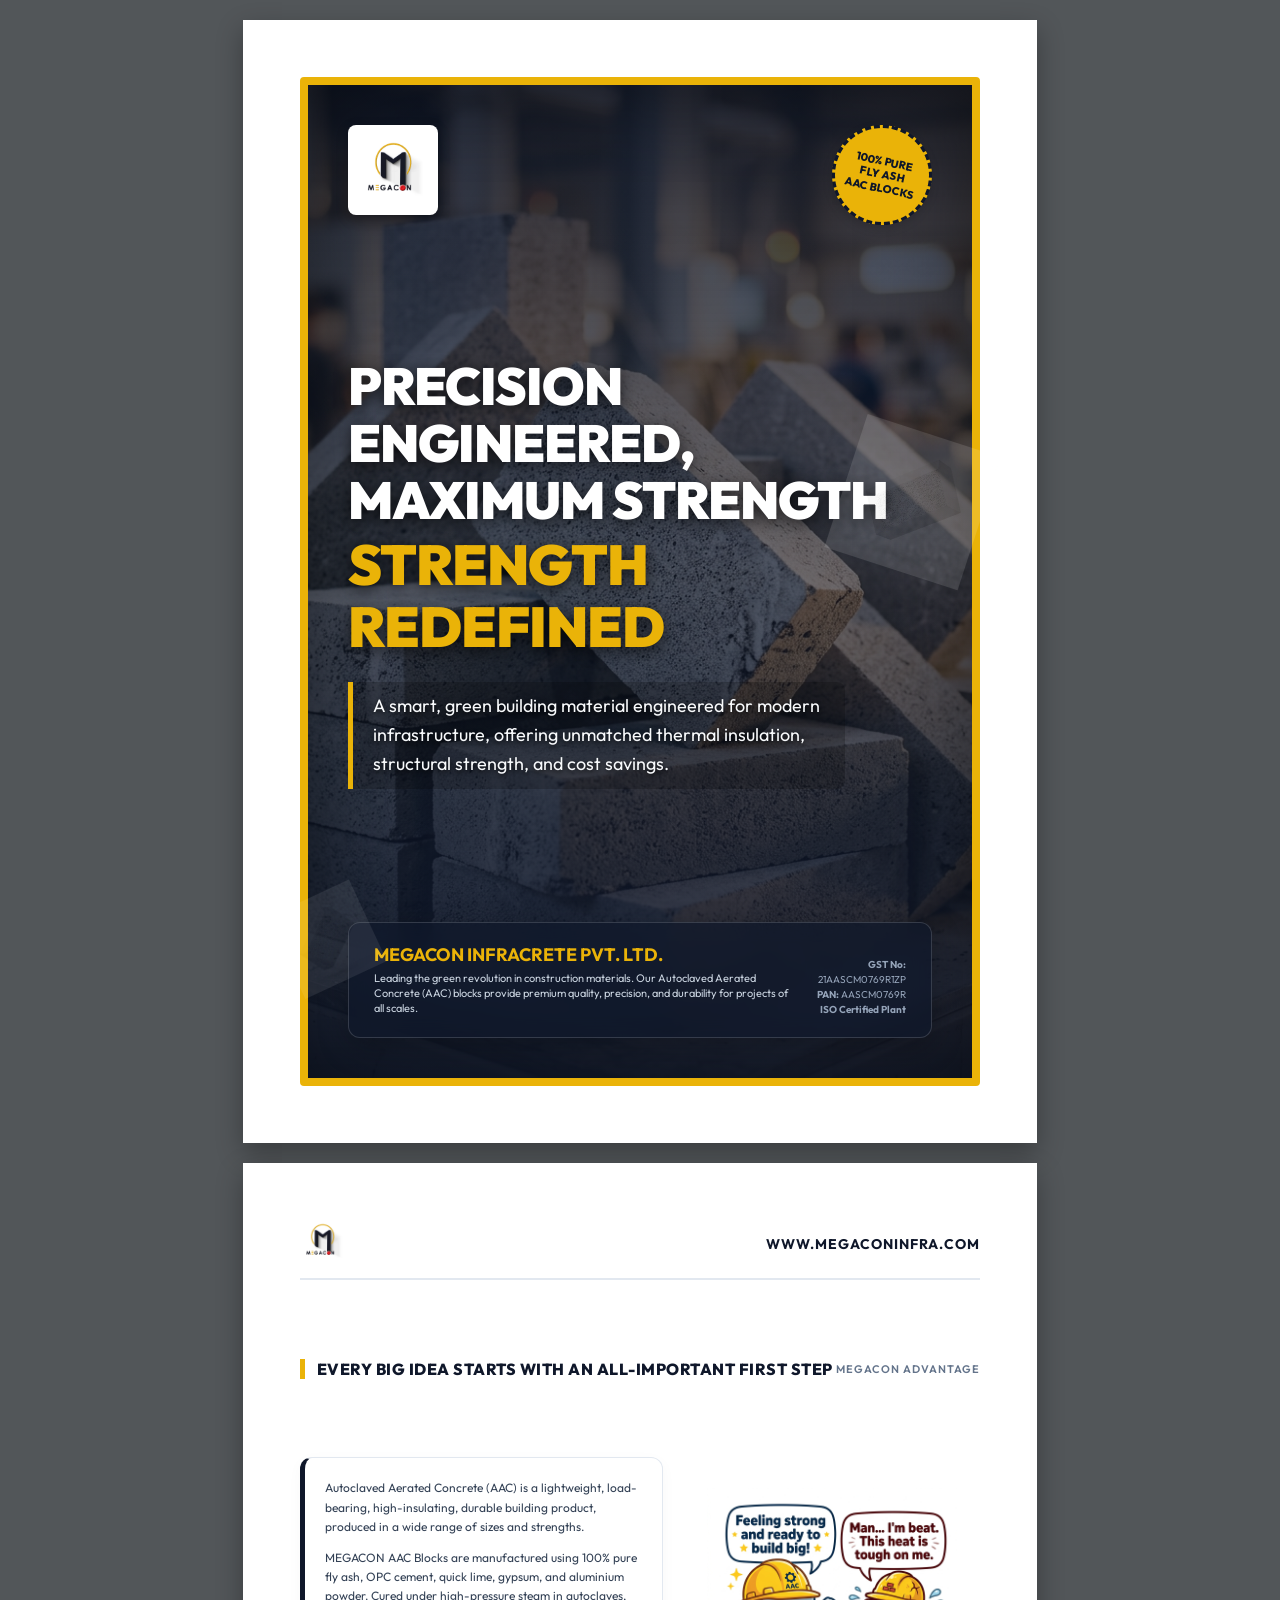
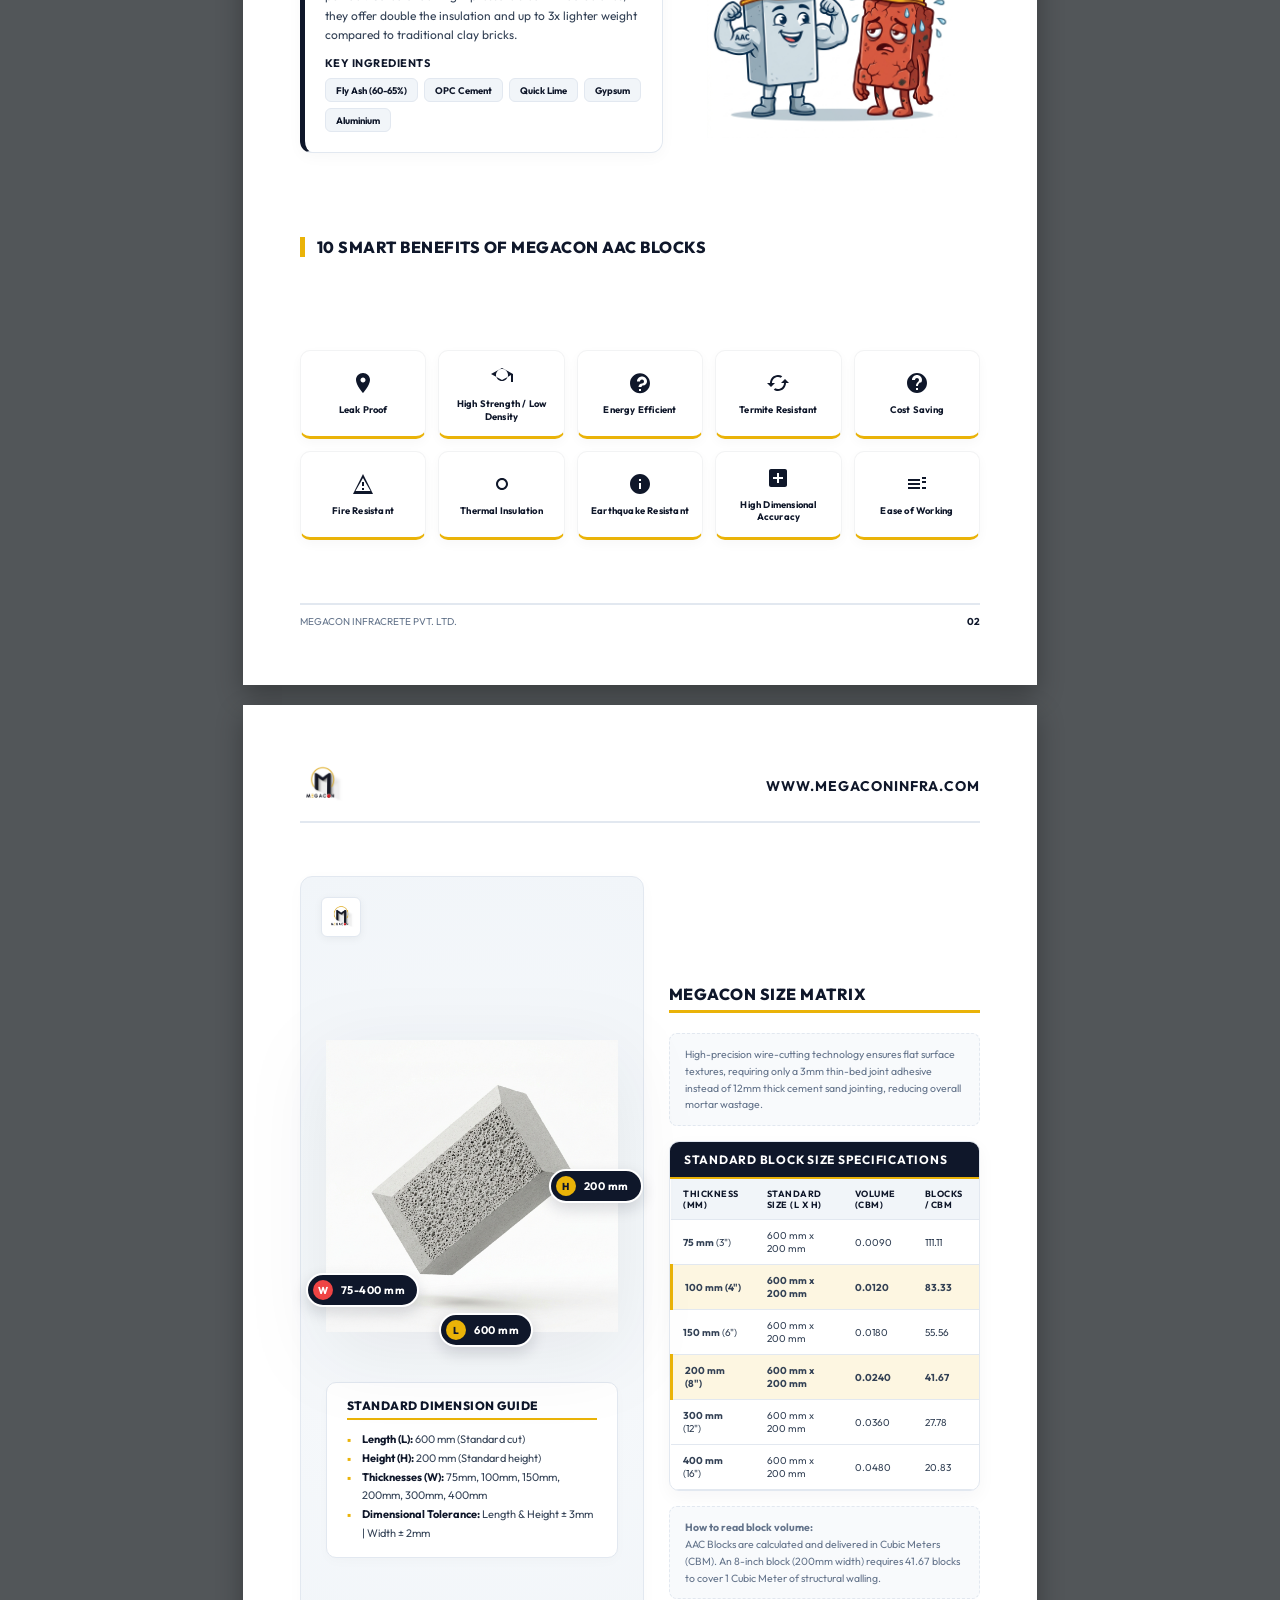
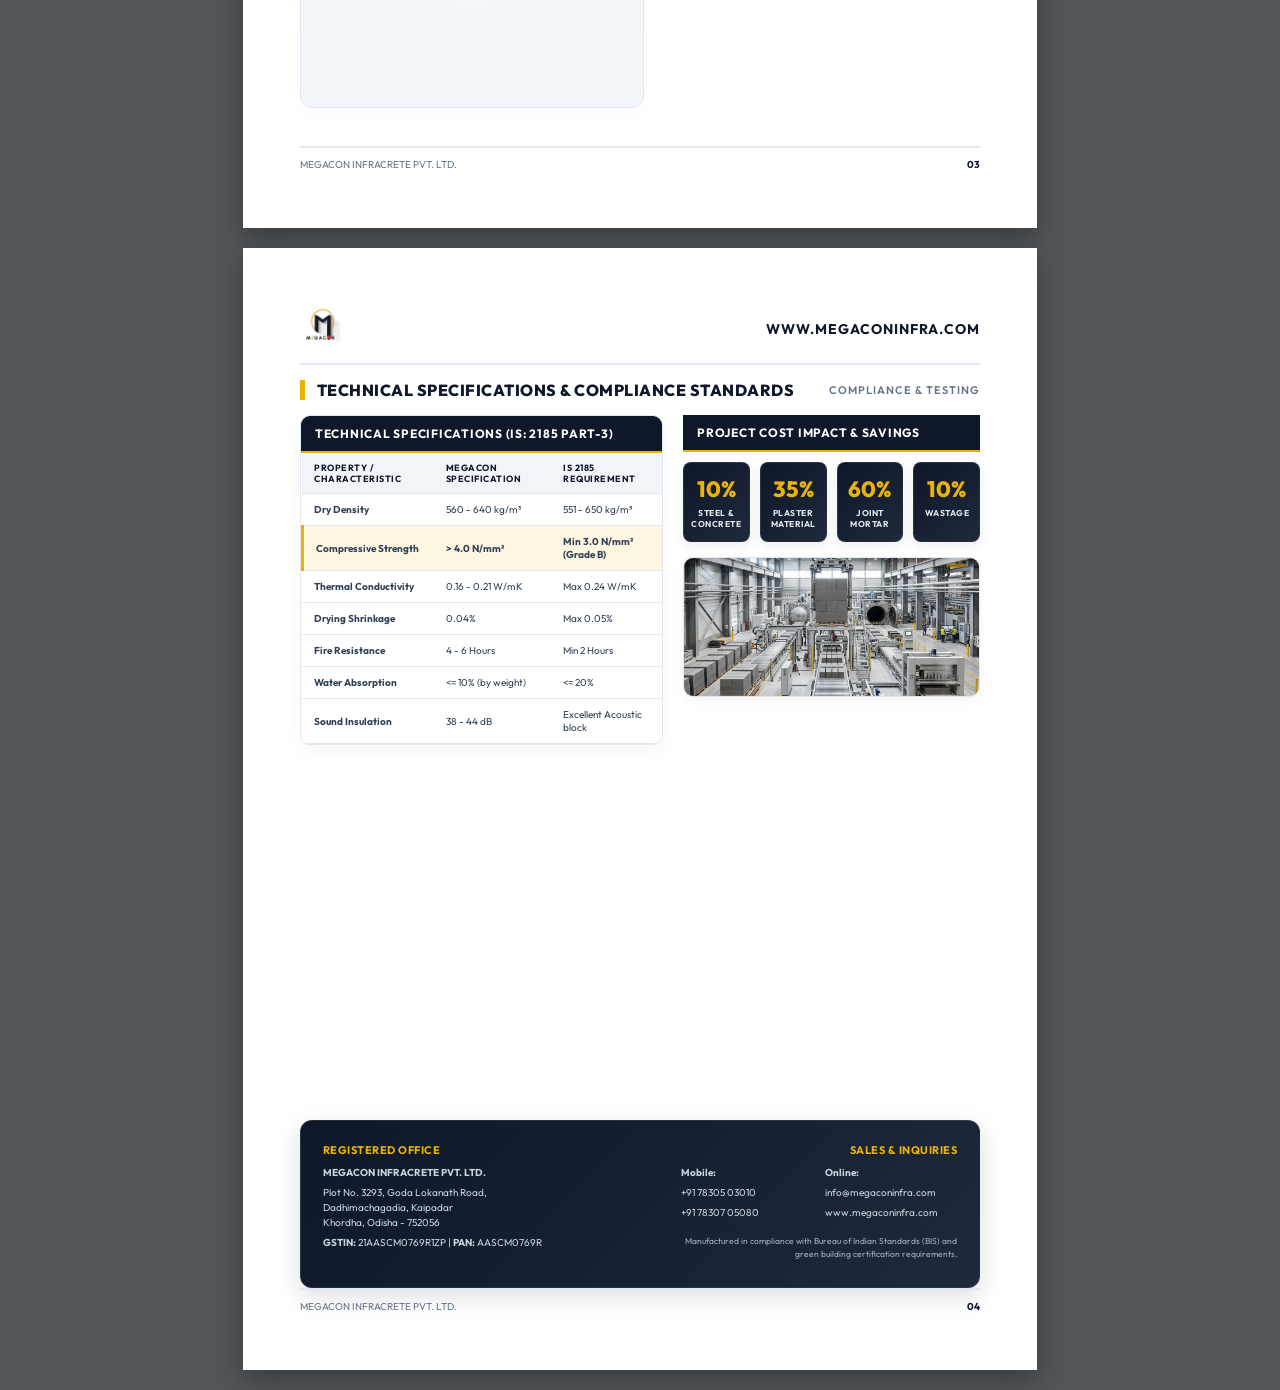
==== commit 7fd2d7bf: "Fix dimension badges positioning using relative image wrapper on page 3" ====
--- a/brochure/index.html
+++ b/brochure/index.html
@@ -434,21 +434,31 @@
       letter-spacing: 0.5px;
     }
     
+    .image-dimension-wrapper {
+      position: relative;
+      width: 100%;
+      max-width: 320px;
+      margin: 15px auto 25px auto;
+      display: flex;
+      justify-content: center;
+      align-items: center;
+    }
+
     .callout-length {
-      bottom: 80px;
-      left: 50%;
+      bottom: -15px;
+      left: 55%;
       transform: translateX(-50%);
     }
     
     .callout-height {
-      top: 45%;
-      right: 30px;
+      top: 50%;
+      right: -25px;
       transform: translateY(-50%);
     }
     
     .callout-width {
-      bottom: 30px;
-      left: 30px;
+      bottom: 25px;
+      left: -20px;
     }
 
     .dimension-labels-container {
@@ -827,19 +837,21 @@
       <!-- Left Column: Visual isolated block with dimensions labels -->
       <div class="visual-block-holder">
         <img src="./logo.jpeg" alt="MEGACON Brand" class="dimension-overlay-logo">
-        <img src="./aac_block_transparent.png" alt="MEGACON AAC Block Dimensions" class="transparent-block-img">
-        
-        <div class="dimension-callout callout-length">
-          <span class="badge-icon">L</span>
-          <span class="badge-val">600 mm</span>
-        </div>
-        <div class="dimension-callout callout-height">
-          <span class="badge-icon">H</span>
-          <span class="badge-val">200 mm</span>
-        </div>
-        <div class="dimension-callout callout-width">
-          <span class="badge-icon" style="background:var(--accent);color:white;">W</span>
-          <span class="badge-val">75-400 mm</span>
+        <div class="image-dimension-wrapper">
+          <img src="./aac_block_transparent.png" alt="MEGACON AAC Block Dimensions" class="transparent-block-img">
+          
+          <div class="dimension-callout callout-length">
+            <span class="badge-icon">L</span>
+            <span class="badge-val">600 mm</span>
+          </div>
+          <div class="dimension-callout callout-height">
+            <span class="badge-icon">H</span>
+            <span class="badge-val">200 mm</span>
+          </div>
+          <div class="dimension-callout callout-width">
+            <span class="badge-icon" style="background:var(--accent);color:white;">W</span>
+            <span class="badge-val">75-400 mm</span>
+          </div>
         </div>
 
         <div class="dimension-labels-container">
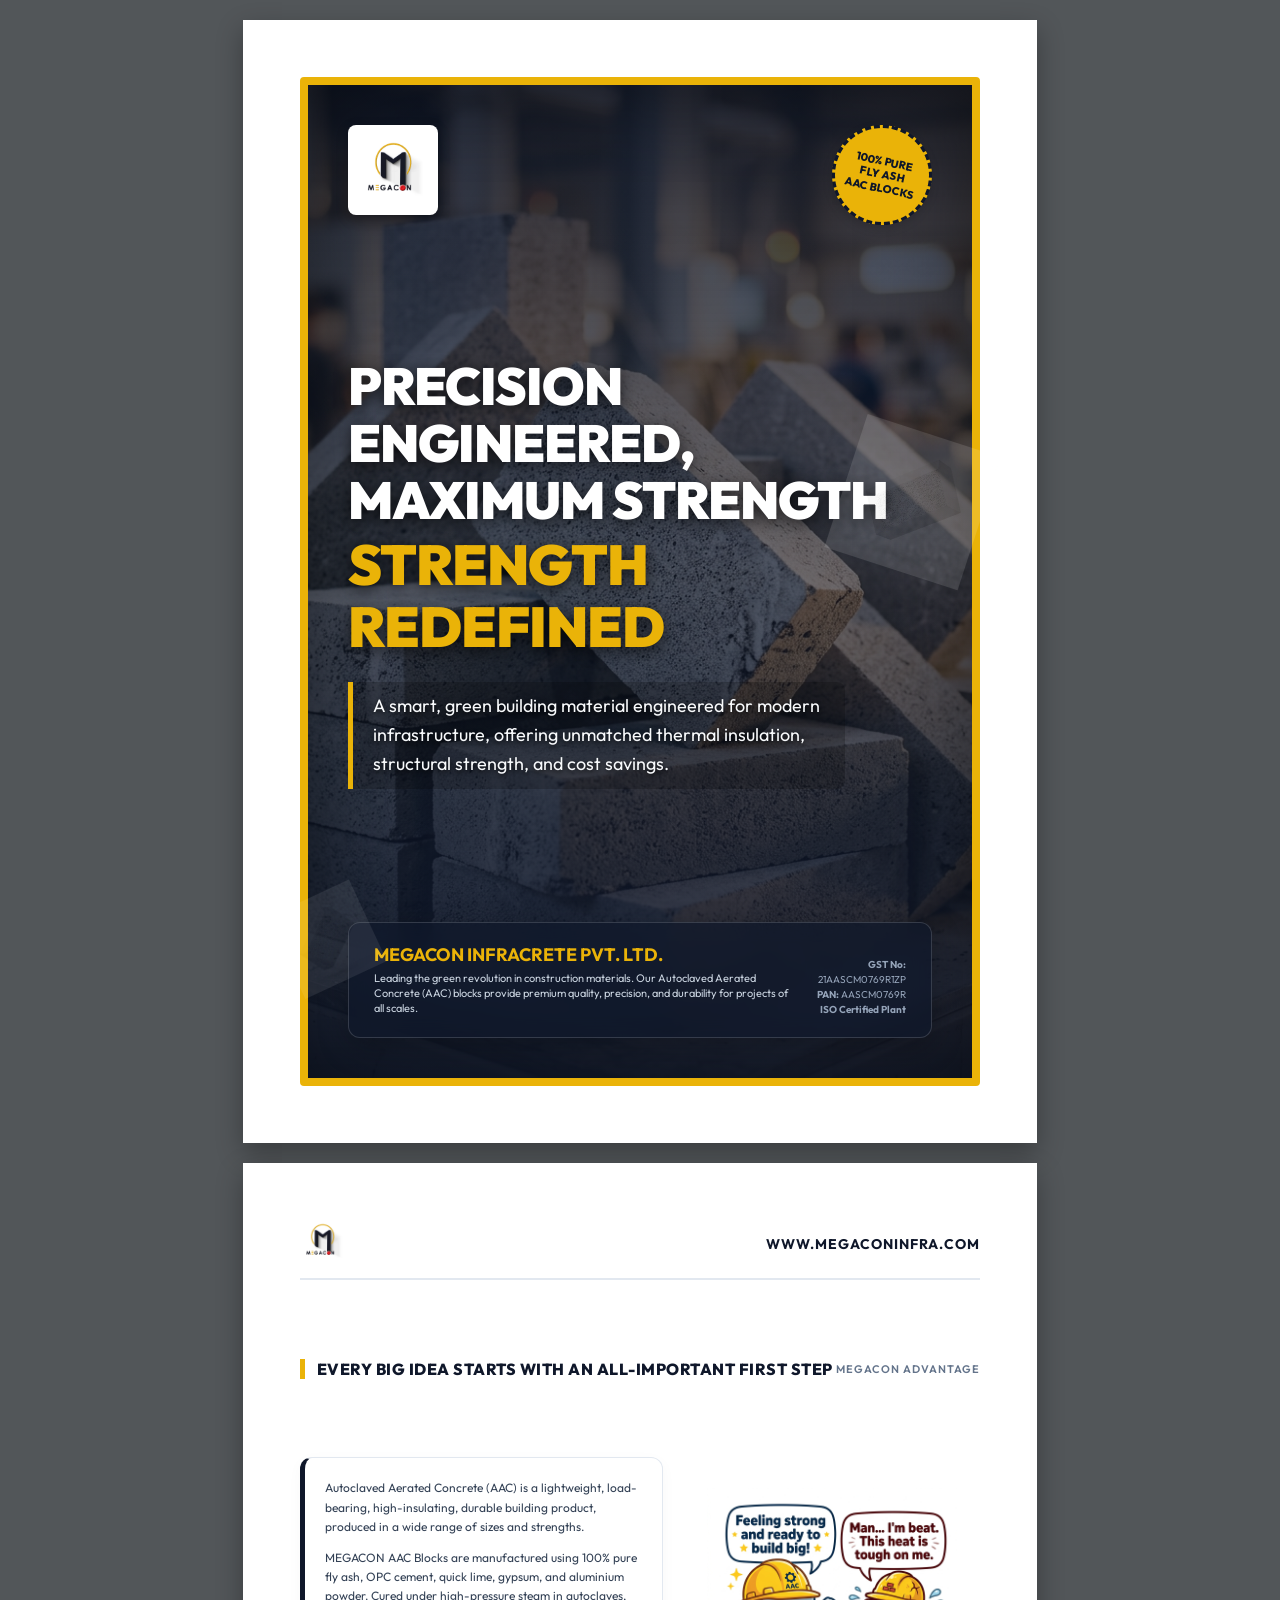
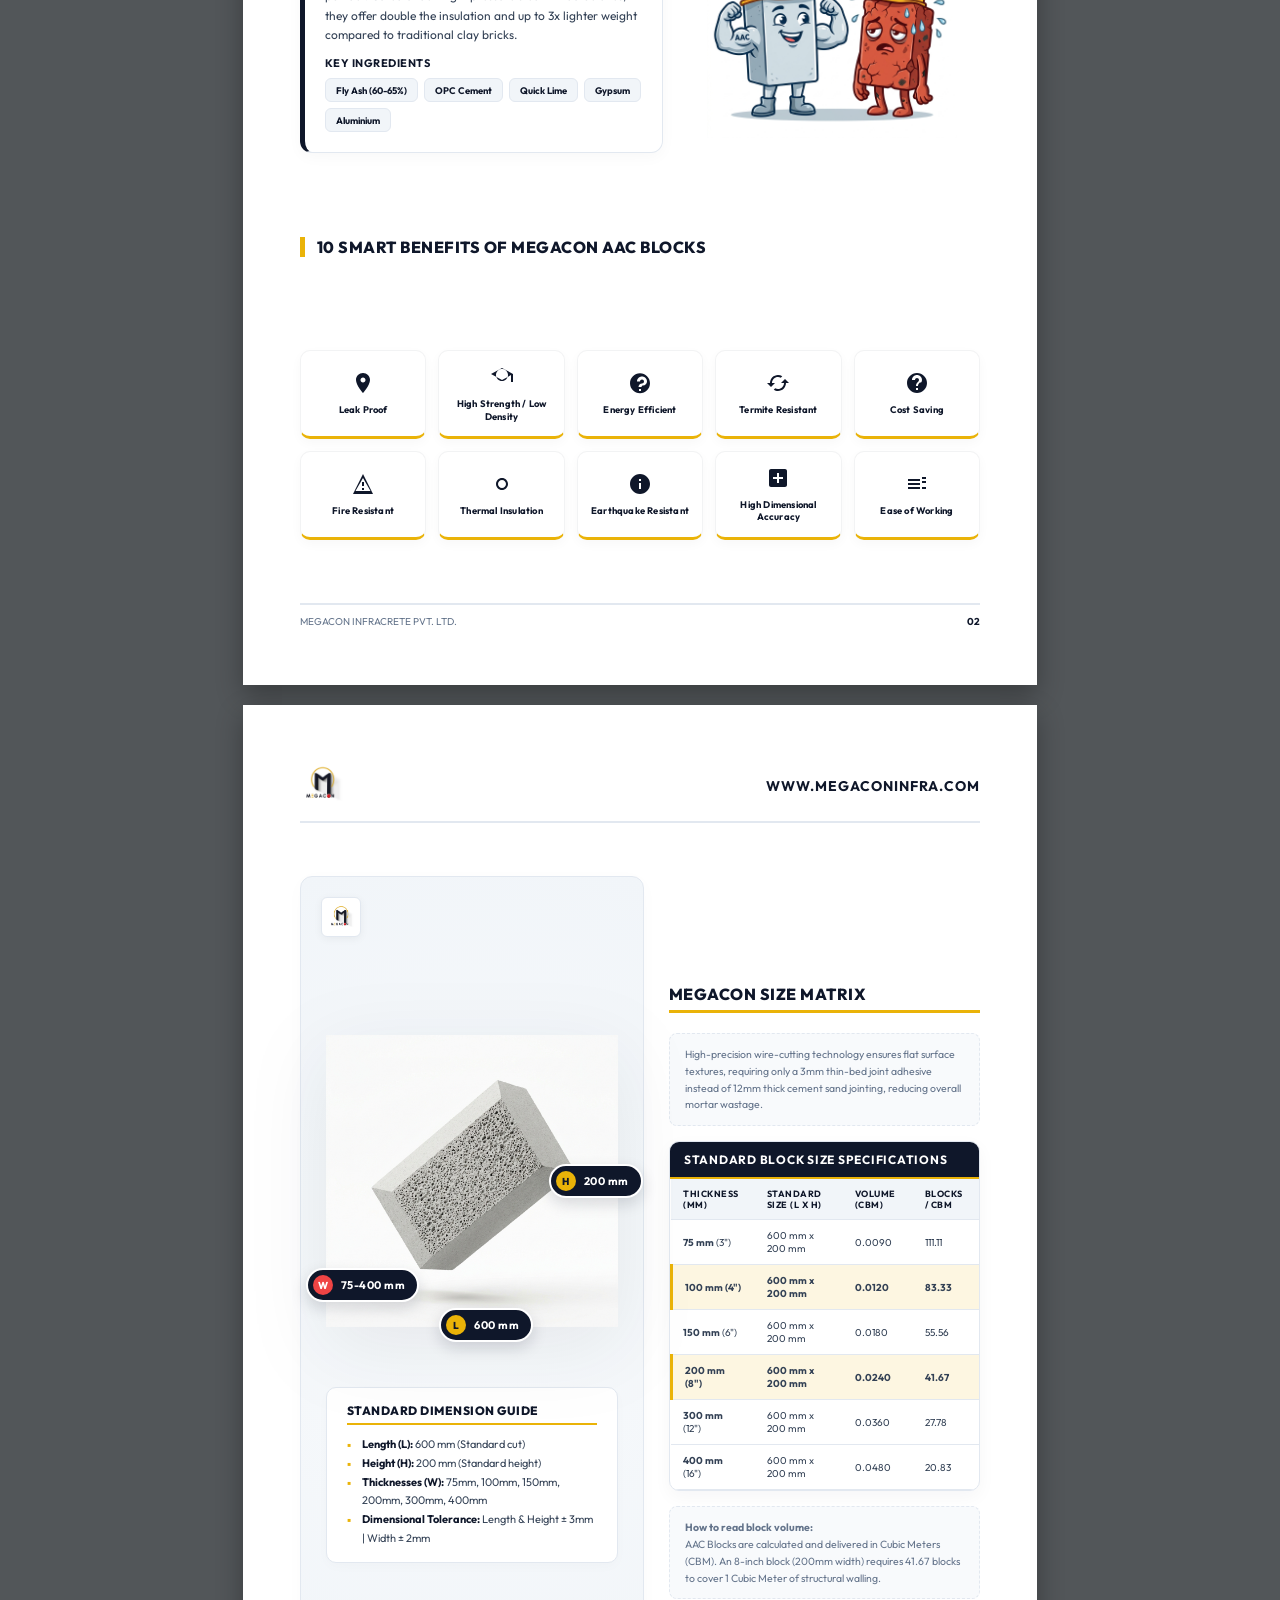
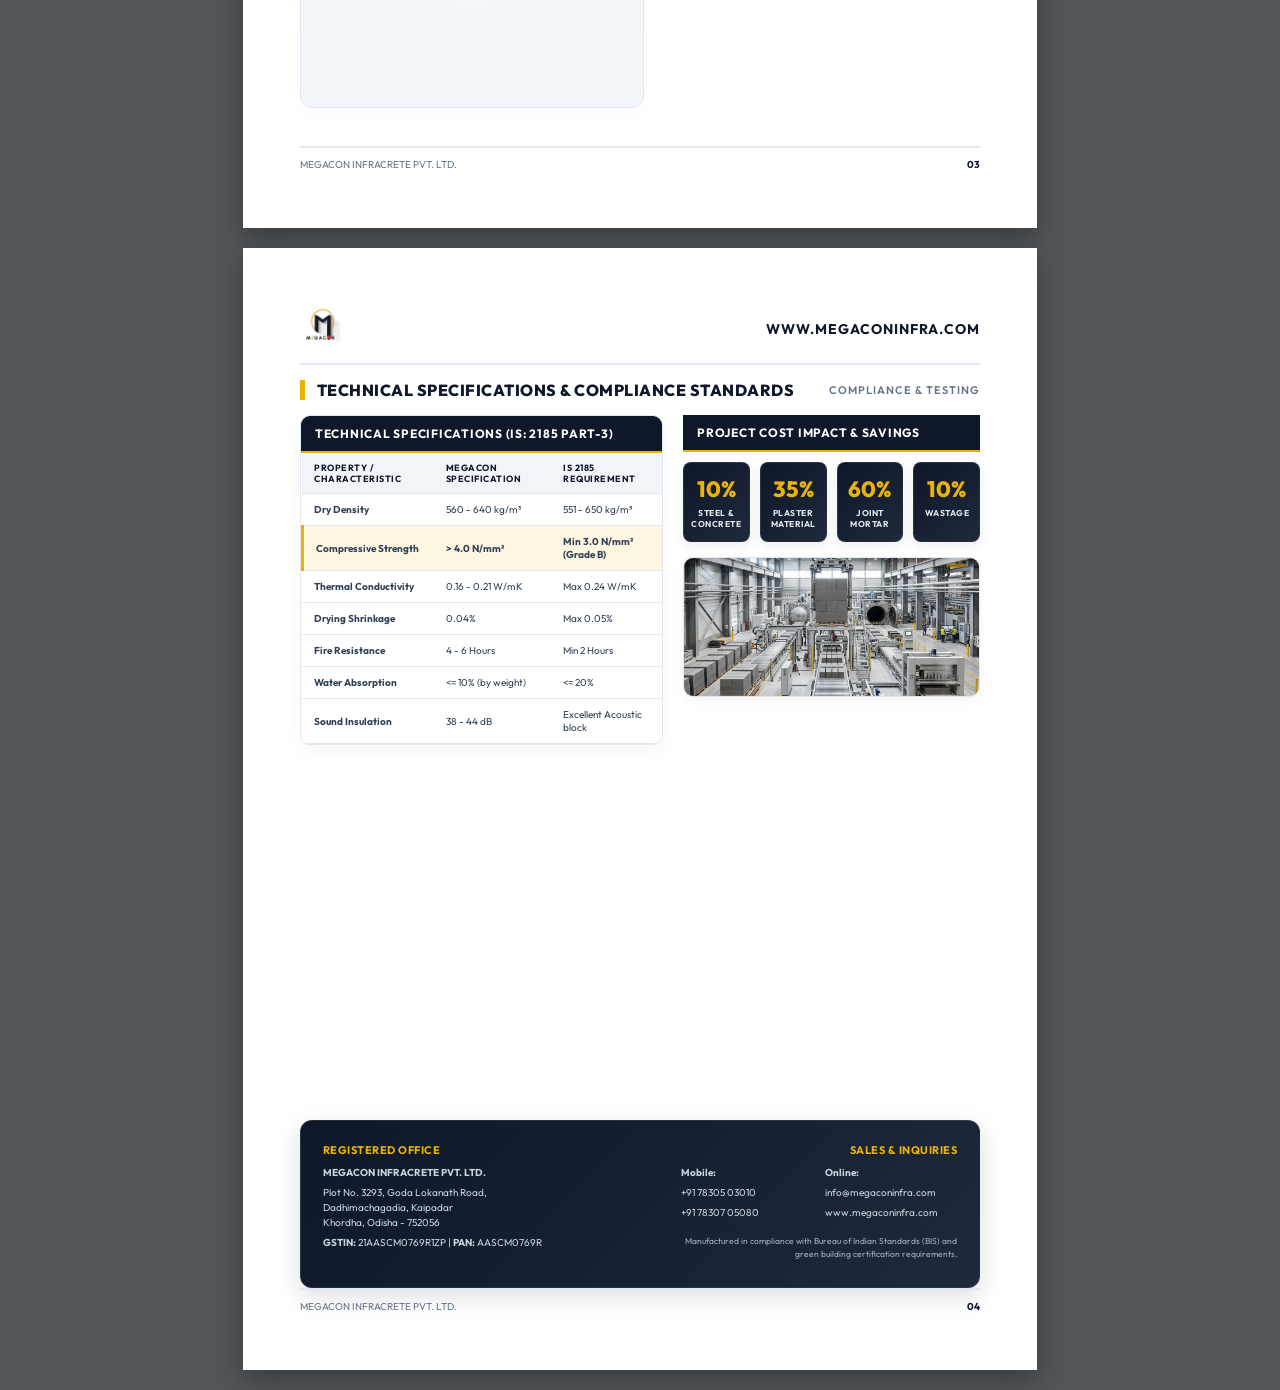
==== commit 0ae4c6da: "Adjust brochure page 3 wrapper margin to eliminate length badge overlap" ====
--- a/brochure/index.html
+++ b/brochure/index.html
@@ -438,7 +438,7 @@
       position: relative;
       width: 100%;
       max-width: 320px;
-      margin: 15px auto 25px auto;
+      margin: 15px auto 35px auto;
       display: flex;
       justify-content: center;
       align-items: center;
